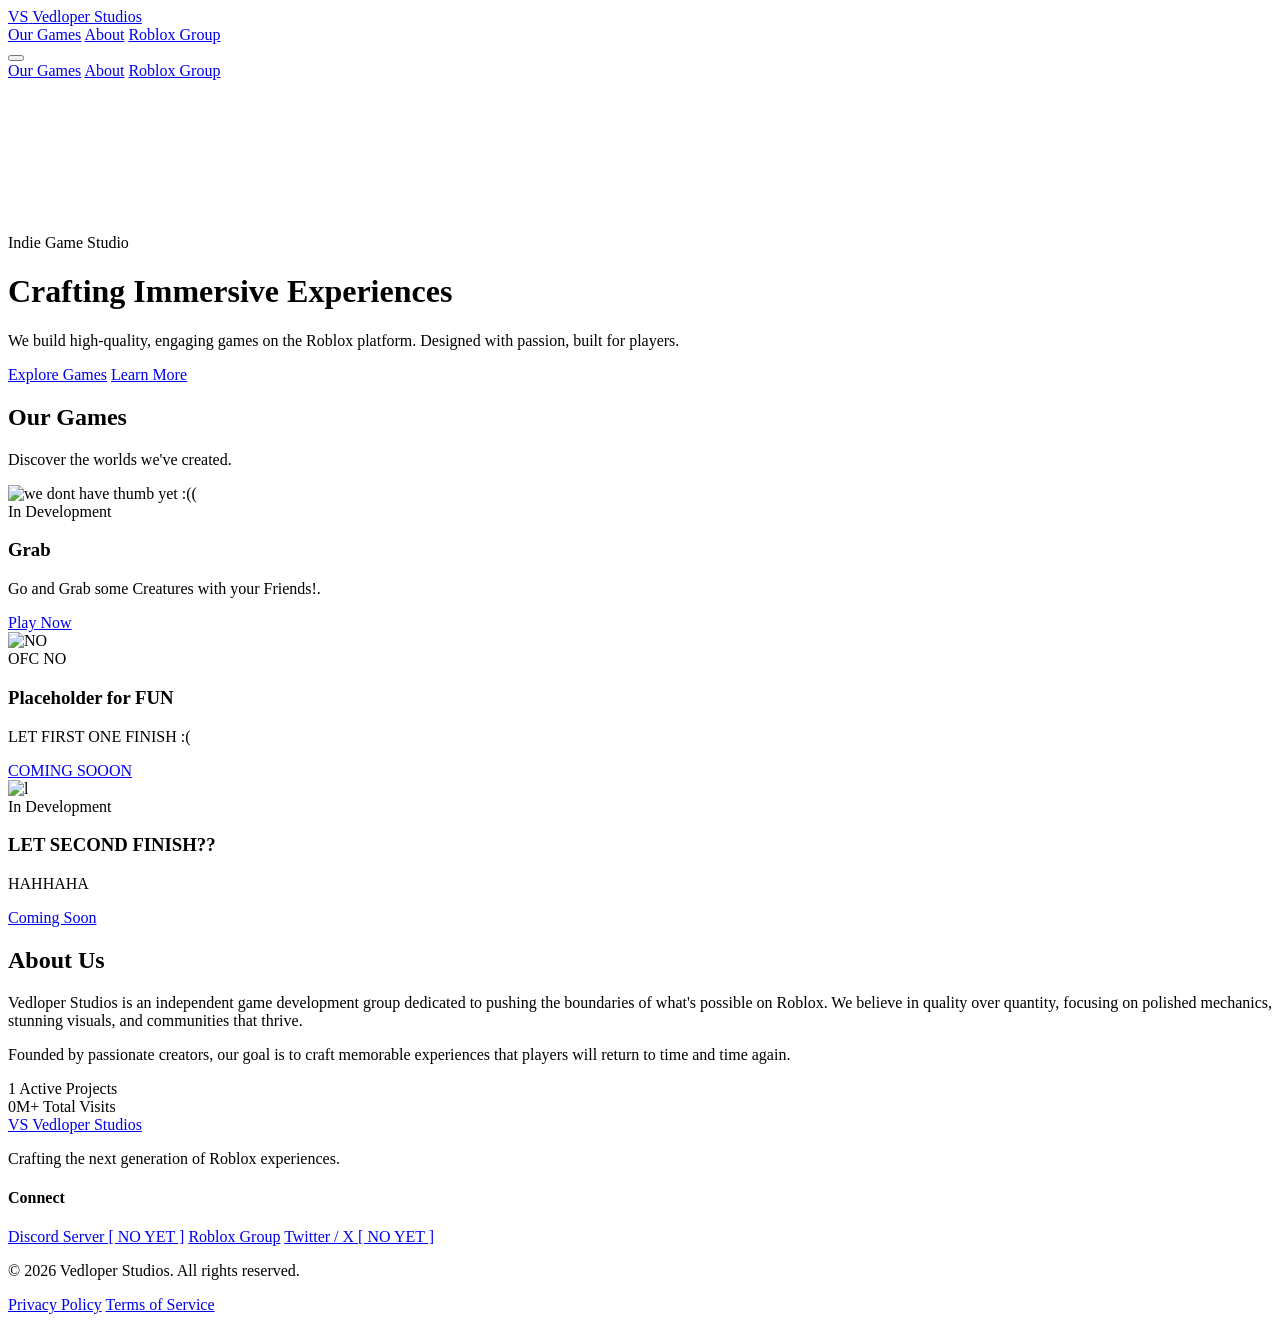
==== index.html @ 0da99537 "Add files via upload" ====
<!DOCTYPE html>
<html lang="en">
<head>
    <meta charset="UTF-8">
    <meta name="viewport" content="width=device-width, initial-scale=1.0">
    <title>Vedloper Studios | Premium Roblox Game Development</title>
    <meta name="description" content="Vedloper Studios is a modern indie game development studio building high-quality, immersive experiences on Roblox.">
    
    <!-- Google Fonts: Outfit for headings, Inter for body -->
    <link rel="preconnect" href="https://fonts.googleapis.com">
    <link rel="preconnect" href="https://fonts.gstatic.com" crossorigin>
    <link href="https://fonts.googleapis.com/css2?family=Inter:wght@400;500;600&family=Outfit:wght@500;700;800&display=swap" rel="stylesheet">
    
    <link rel="stylesheet" href="css/style.css">
    
    <!-- Phosphor Icons for premium, minimal icons -->
    <script src="https://unpkg.com/@phosphor-icons/web"></script>
</head>
<body>

    <!-- Navigation -->
    <nav class="navbar">
        <div class="nav-content">
            <a href="#" class="logo">
                <span class="logo-icon">VS</span>
                <span class="logo-text">Vedloper Studios</span>
            </a>
            <div class="nav-links">
                <a href="#games" class="nav-link">Our Games</a>
                <a href="#about" class="nav-link">About</a>
                <a href="https://roblox.com" target="_blank" class="nav-cta">Roblox Group <i class="ph ph-arrow-up-right"></i></a>
            </div>
            <!-- Mobile Menu Toggle -->
            <button class="mobile-toggle" aria-label="Toggle Menu">
                <i class="ph ph-list"></i>
            </button>
        </div>
        <!-- Mobile Nav Links -->
        <div class="mobile-nav">
            <a href="#games" class="mobile-link">Our Games</a>
            <a href="#about" class="mobile-link">About</a>
            <a href="https://roblox.com" target="_blank" class="mobile-link external">Roblox Group <i class="ph ph-arrow-up-right"></i></a>
        </div>
    </nav>

    <!-- Hero Section -->
    <header class="hero" id="home">
        <!-- Canvas for subtle background motion -->
        <canvas id="hero-canvas"></canvas>
        <div class="hero-content reveal">
            <div class="badge">Indie Game Studio</div>
            <h1 class="hero-title">Crafting <span>Immersive</span> Experiences</h1>
            <p class="hero-tagline">We build high-quality, engaging games on the Roblox platform. Designed with passion, built for players.</p>
            <div class="hero-actions">
                <a href="#games" class="btn btn-primary">Explore Games</a>
                <a href="#about" class="btn btn-secondary">Learn More</a>
            </div>
        </div>
        <!-- Scroll indicator -->
        <div class="scroll-indicator">
            <div class="mouse">
                <div class="wheel"></div>
            </div>
        </div>
    </header>

    <!-- Games Section -->
    <section class="games-section" id="games">
        <div class="container">
            <div class="section-header reveal">
                <h2 class="section-title">Our Games</h2>
                <p class="section-desc">Discover the worlds we've created.</p>
            </div>

            <div class="games-grid">
                
                <!-- Game Card 1 -->
                <article class="game-card reveal">
                    <div class="game-thumbnail">
                        <!-- Placeholder image, will be replaced with generated assets -->
                        <img src="assets/" alt="we dont have thumb yet :((" class="thumbnail-img">
                        <div class="game-status badge-dev">In Development</div>
                    </div>
                    <div class="game-info">
                        <h3 class="game-title">Grab</h3>
                        <p class="game-desc">Go and Grab some Creatures with your Friends!.</p>
                        <a href="#" class="play-btn">
                            <i class="ph-fill ph-play-circle"></i> Play Now
                        </a>
                    </div>
                </article>

                <!-- Game Card 2 -->
                <article class="game-card reveal" style="transition-delay: 100ms;">
                    <div class="game-thumbnail">
                        <img src="assets/game2_thumb" alt="NO" class="thumbnail-img">
                        <div class="game-status badge-dev">OFC NO</div>
                    </div>
                    <div class="game-info">
                        <h3 class="game-title">Placeholder for FUN</h3>
                        <p class="game-desc"> LET FIRST ONE FINISH :(</p>
                        <a href="#" class="play-btn disabled">
                            <i class="ph-fill ph-lock-key"></i> COMING SOOON
                        </a>
                    </div>
                </article>

                <!-- Game Card 3 -->
                <article class="game-card reveal" style="transition-delay: 200ms;">
                    <div class="game-thumbnail">
                        <img src="assets/game_thum.png" alt="l" class="thumbnail-img">
                        <div class="game-status badge-dev">In Development</div>
                    </div>
                    <div class="game-info">
                        <h3 class="game-title">LET SECOND FINISH??</h3>
                        <p class="game-desc">HAHHAHA</p>
                        <a href="#" class="play-btn disabled">
                            <i class="ph ph-lock-key"></i> Coming Soon
                        </a>
                    </div>
                </article>

            </div>
        </div>
    </section>

    <!-- About Section -->
    <section class="about-section" id="about">
        <div class="container reveal">
            <div class="about-grid">
                <div class="about-content">
                    <h2 class="section-title">About Us</h2>
                    <p class="about-text">Vedloper Studios is an independent game development group dedicated to pushing the boundaries of what's possible on Roblox. We believe in quality over quantity, focusing on polished mechanics, stunning visuals, and communities that thrive.</p>
                    <p class="about-text">Founded by passionate creators, our goal is to craft memorable experiences that players will return to time and time again.</p>
                    <div class="stats-row">
                        <div class="stat-item">
                            <span class="stat-number">1</span>
                            <span class="stat-label">Active Projects</span>
                        </div>
                        <div class="stat-item">
                            <span class="stat-number">0M+</span>
                            <span class="stat-label">Total Visits</span>
                        </div>
                    </div>
                </div>
                <div class="about-visual">
                    <div class="visual-placeholder">
                        <i class="ph ph-code-block"></i>
                    </div>
                </div>
            </div>
        </div>
    </section>

    <!-- Footer -->
    <footer class="footer">
        <div class="container">
            <div class="footer-top">
                <div class="footer-brand">
                    <a href="#" class="logo">
                        <span class="logo-icon">VS</span>
                        <span class="logo-text">Vedloper Studios</span>
                    </a>
                    <p class="footer-tagline">Crafting the next generation of Roblox experiences.</p>
                </div>
                <div class="footer-links-group">
                    <h4 class="footer-heading">Connect</h4>
                    <a href="#" class="footer-link"><i class="ph ph-discord-logo"></i> Discord Server [ NO YET ]</a>
                    <a href="https://roblox.com" class="footer-link"><i class="ph ph-game-controller"></i> Roblox Group</a>
                    <a href="#" class="footer-link"><i class="ph ph-twitter-logo"></i> Twitter / X [ NO YET ]</a>
                </div>
            </div>
            <div class="footer-bottom">
                <p class="copyright">&copy; 2026 Vedloper Studios. All rights reserved.</p>
                <div class="footer-legal">
                    <a href="#">Privacy Policy</a>
                    <a href="#">Terms of Service</a>
                </div>
            </div>
        </div>
    </footer>

    <script src="js/script.js"></script>
</body>
</html>
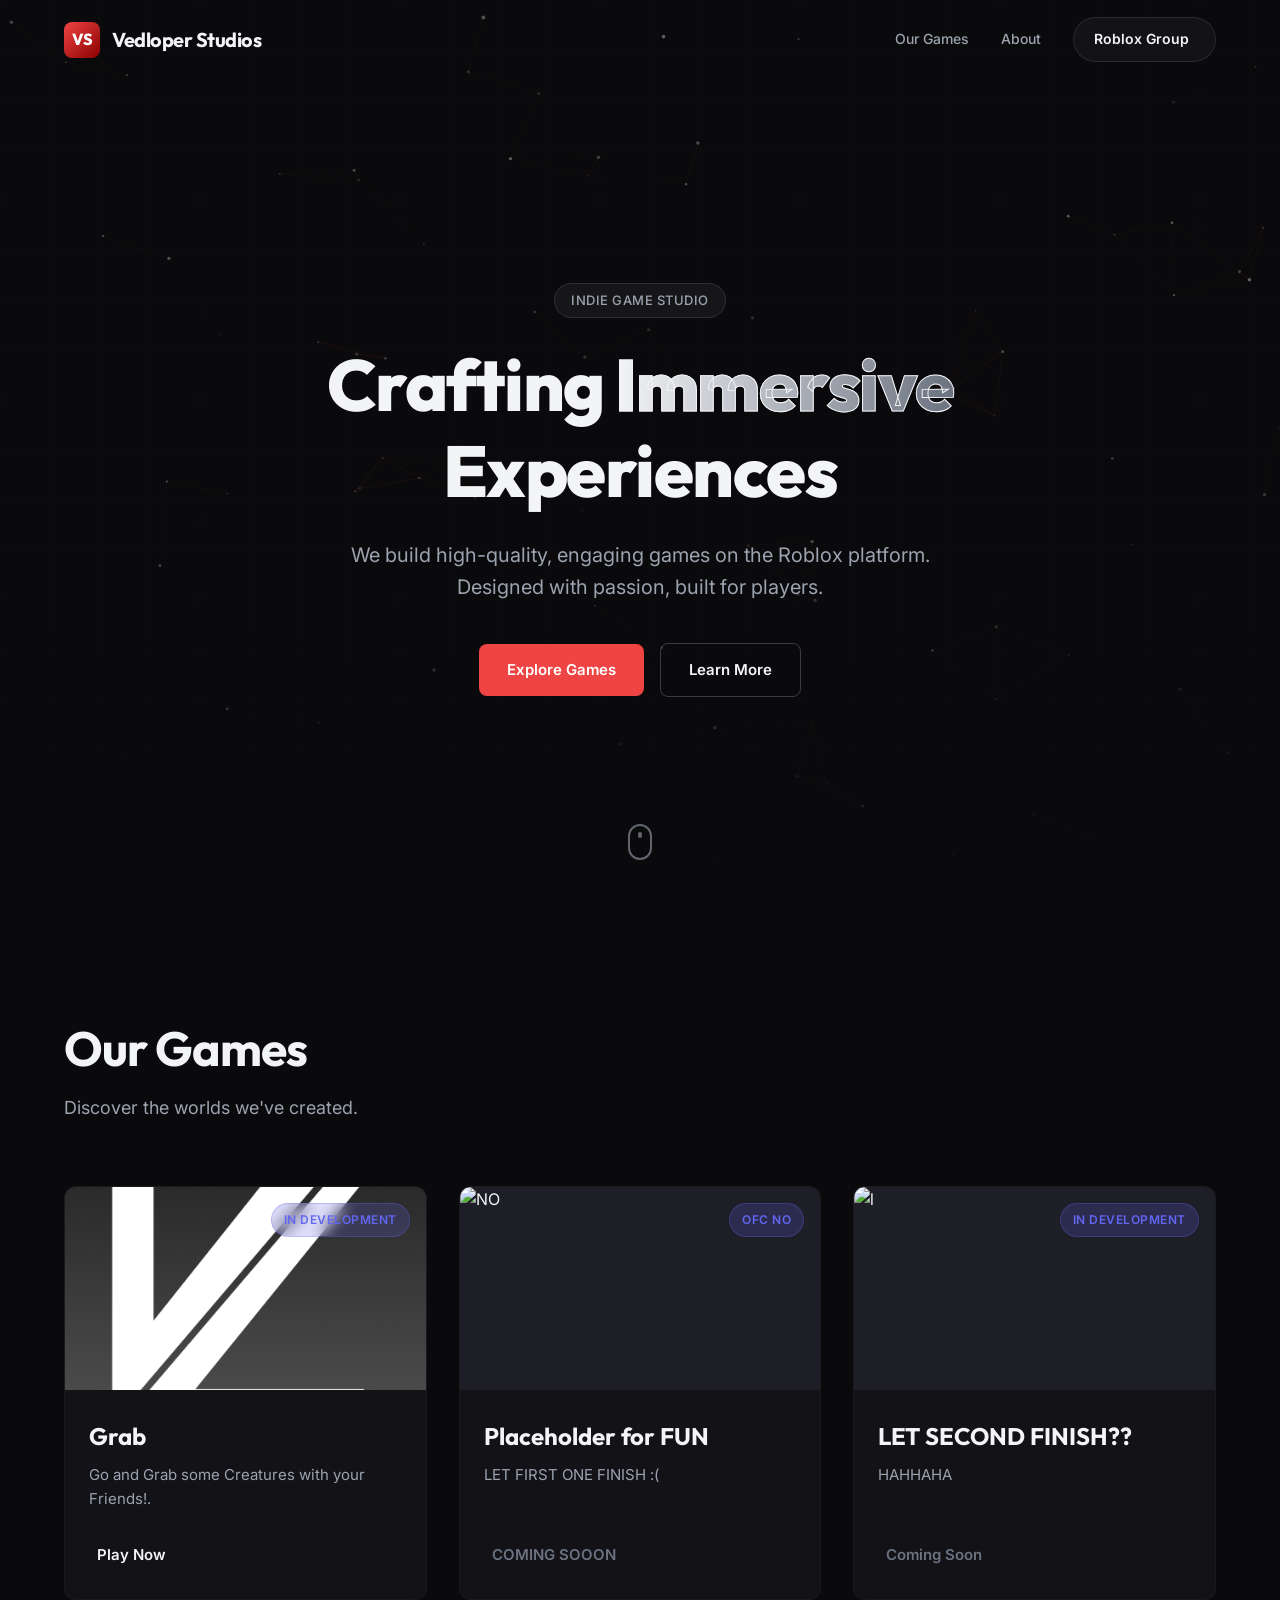
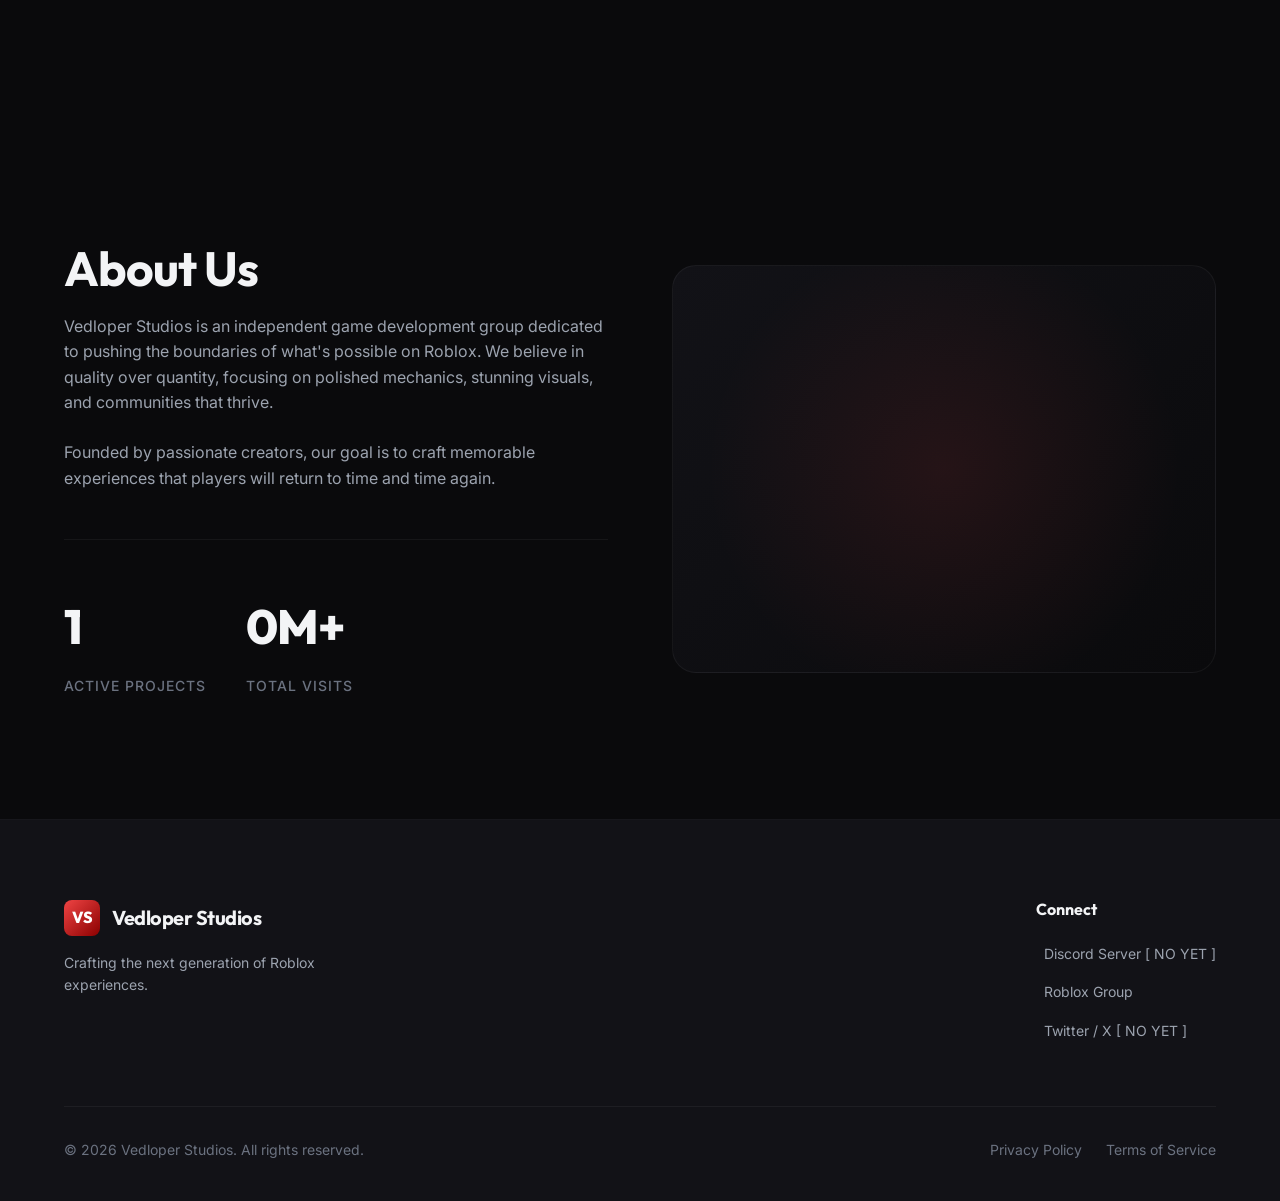
==== commit ed2ae0e6: "Update index.html" ====
--- a/index.html
+++ b/index.html
@@ -78,7 +78,7 @@
                 <article class="game-card reveal">
                     <div class="game-thumbnail">
                         <!-- Placeholder image, will be replaced with generated assets -->
-                        <img src="assets/" alt="we dont have thumb yet :((" class="thumbnail-img">
+                        <img src="assets/game4_icon.png" alt="Velopers Lgo" class="thumbnail-img">
                         <div class="game-status badge-dev">In Development</div>
                     </div>
                     <div class="game-info">
--- a/css/style.css
+++ b/css/style.css
@@ -0,0 +1,746 @@
+/* =========================================
+   Design System & Variables
+   ========================================= */
+   :root {
+    /* Colors - Dark Premium Aesthetic */
+    --bg-main: #0a0a0c;
+    --bg-surface: #121217;
+    --bg-surface-hover: #1a1a21;
+    --bg-surface-elevated: #1e1e26;
+    
+    --text-primary: #f3f4f6;
+    --text-secondary: #9ca3af;
+    --text-muted: #6b7280;
+    
+    --accent-primary: #ef4444; /* Premium red accent */
+    --accent-primary-hover: #dc2626;
+    --accent-secondary: #3b82f6;
+    
+    /* Status Colors */
+    --status-released: #10b981;
+    --status-beta: #f59e0b;
+    --status-dev: #6366f1;
+
+    /* Typography */
+    --font-heading: 'Outfit', sans-serif;
+    --font-body: 'Inter', sans-serif;
+    
+    /* Spacing & Layout */
+    --max-width: 1200px;
+    --nav-height: 80px;
+    --radius-sm: 8px;
+    --radius-md: 12px;
+    --radius-lg: 24px;
+    
+    /* Transitions */
+    --transition-fast: 0.2s cubic-bezier(0.4, 0, 0.2, 1);
+    --transition-normal: 0.3s cubic-bezier(0.4, 0, 0.2, 1);
+    --transition-slow: 0.5s cubic-bezier(0.4, 0, 0.2, 1);
+}
+
+/* =========================================
+   Reset & Base Styles
+   ========================================= */
+* {
+    margin: 0;
+    padding: 0;
+    box-sizing: border-box;
+}
+
+html {
+    scroll-behavior: smooth;
+}
+
+body {
+    background-color: var(--bg-main);
+    color: var(--text-primary);
+    font-family: var(--font-body);
+    line-height: 1.6;
+    -webkit-font-smoothing: antialiased;
+    -moz-osx-font-smoothing: grayscale;
+    overflow-x: hidden;
+}
+
+h1, h2, h3, h4, h5, h6 {
+    font-family: var(--font-heading);
+    color: var(--text-primary);
+    line-height: 1.2;
+}
+
+a {
+    text-decoration: none;
+    color: inherit;
+}
+
+img {
+    max-width: 100%;
+    display: block;
+}
+
+button {
+    background: none;
+    border: none;
+    cursor: pointer;
+    font-family: inherit;
+}
+
+.container {
+    width: 100%;
+    max-width: var(--max-width);
+    margin: 0 auto;
+    padding: 0 24px;
+}
+
+/* =========================================
+   Navigation
+   ========================================= */
+.navbar {
+    position: fixed;
+    top: 0;
+    left: 0;
+    width: 100%;
+    height: var(--nav-height);
+    z-index: 100;
+    transition: background-color var(--transition-normal), backdrop-filter var(--transition-normal), border-bottom var(--transition-normal);
+    border-bottom: 1px solid transparent;
+}
+
+.navbar.scrolled {
+    background-color: rgba(10, 10, 12, 0.85);
+    backdrop-filter: blur(12px);
+    -webkit-backdrop-filter: blur(12px);
+    border-bottom: 1px solid rgba(255, 255, 255, 0.05);
+}
+
+.nav-content {
+    max-width: var(--max-width);
+    margin: 0 auto;
+    padding: 0 24px;
+    height: 100%;
+    display: flex;
+    justify-content: space-between;
+    align-items: center;
+}
+
+.logo {
+    display: flex;
+    align-items: center;
+    gap: 12px;
+    z-index: 101;
+}
+
+.logo-icon {
+    display: flex;
+    align-items: center;
+    justify-content: center;
+    width: 36px;
+    height: 36px;
+    background: linear-gradient(135deg, var(--accent-primary), #8b0000);
+    border-radius: var(--radius-sm);
+    font-family: var(--font-heading);
+    font-weight: 800;
+    font-size: 16px;
+    color: white;
+    letter-spacing: -0.5px;
+}
+
+.logo-text {
+    font-family: var(--font-heading);
+    font-weight: 700;
+    font-size: 20px;
+    letter-spacing: -0.5px;
+}
+
+.nav-links {
+    display: flex;
+    align-items: center;
+    gap: 32px;
+}
+
+.nav-link {
+    font-size: 14px;
+    font-weight: 500;
+    color: var(--text-secondary);
+    transition: color var(--transition-fast);
+}
+
+.nav-link:hover {
+    color: var(--text-primary);
+}
+
+.nav-cta {
+    display: flex;
+    align-items: center;
+    gap: 6px;
+    font-size: 14px;
+    font-weight: 600;
+    padding: 10px 20px;
+    background-color: var(--bg-surface);
+    border: 1px solid rgba(255, 255, 255, 0.1);
+    border-radius: 100px;
+    transition: all var(--transition-fast);
+}
+
+.nav-cta:hover {
+    background-color: var(--bg-surface-elevated);
+    border-color: rgba(255, 255, 255, 0.2);
+    transform: translateY(-1px);
+}
+
+.mobile-toggle {
+    display: none;
+    color: var(--text-primary);
+    font-size: 24px;
+    z-index: 101;
+}
+
+.mobile-nav {
+    position: fixed;
+    top: 0;
+    left: 0;
+    width: 100%;
+    height: 100vh;
+    background-color: var(--bg-main);
+    display: flex;
+    flex-direction: column;
+    justify-content: center;
+    align-items: center;
+    gap: 32px;
+    opacity: 0;
+    pointer-events: none;
+    transition: opacity var(--transition-normal);
+    z-index: 100;
+}
+
+.mobile-nav.active {
+    opacity: 1;
+    pointer-events: all;
+}
+
+.mobile-link {
+    font-family: var(--font-heading);
+    font-size: 24px;
+    font-weight: 600;
+    color: var(--text-secondary);
+    transition: color var(--transition-fast);
+}
+
+.mobile-link:hover, .mobile-link.active {
+    color: var(--text-primary);
+}
+
+/* =========================================
+   Hero Section
+   ========================================= */
+.hero {
+    position: relative;
+    min-height: 100vh;
+    display: flex;
+    align-items: center;
+    justify-content: center;
+    padding-top: var(--nav-height);
+    overflow: hidden;
+}
+
+#hero-canvas {
+    position: absolute;
+    top: 0;
+    left: 0;
+    width: 100%;
+    height: 100%;
+    z-index: 1;
+    opacity: 0.6;
+    pointer-events: none;
+}
+
+.hero::after {
+    content: '';
+    position: absolute;
+    bottom: 0;
+    left: 0;
+    width: 100%;
+    height: 40%;
+    background: linear-gradient(to top, var(--bg-main) 0%, transparent 100%);
+    z-index: 2;
+    pointer-events: none;
+}
+
+.hero-content {
+    position: relative;
+    z-index: 3;
+    text-align: center;
+    max-width: 800px;
+    padding: 0 24px;
+}
+
+.badge {
+    display: inline-block;
+    padding: 6px 16px;
+    background-color: rgba(255, 255, 255, 0.05);
+    border: 1px solid rgba(255, 255, 255, 0.1);
+    border-radius: 100px;
+    font-size: 13px;
+    font-weight: 500;
+    color: var(--text-secondary);
+    margin-bottom: 24px;
+    letter-spacing: 0.5px;
+    text-transform: uppercase;
+}
+
+.hero-title {
+    font-size: clamp(40px, 6vw, 72px);
+    font-weight: 800;
+    letter-spacing: -1.5px;
+    margin-bottom: 24px;
+}
+
+.hero-title span {
+    color: transparent;
+    -webkit-text-stroke: 1px var(--text-primary);
+    background: linear-gradient(90deg, var(--text-primary), var(--text-muted));
+    -webkit-background-clip: text;
+    background-clip: text;
+}
+
+.hero-tagline {
+    font-size: clamp(16px, 2vw, 20px);
+    color: var(--text-secondary);
+    margin-bottom: 40px;
+    max-width: 600px;
+    margin-left: auto;
+    margin-right: auto;
+}
+
+.hero-actions {
+    display: flex;
+    align-items: center;
+    justify-content: center;
+    gap: 16px;
+}
+
+.btn {
+    display: inline-flex;
+    align-items: center;
+    justify-content: center;
+    padding: 14px 28px;
+    font-size: 15px;
+    font-weight: 600;
+    border-radius: var(--radius-sm);
+    transition: all var(--transition-fast);
+}
+
+.btn-primary {
+    background-color: var(--accent-primary);
+    color: white;
+}
+
+.btn-primary:hover {
+    background-color: var(--accent-primary-hover);
+    transform: translateY(-2px);
+    box-shadow: 0 8px 20px rgba(239, 68, 68, 0.2);
+}
+
+.btn-secondary {
+    background-color: transparent;
+    color: var(--text-primary);
+    border: 1px solid rgba(255, 255, 255, 0.2);
+}
+
+.btn-secondary:hover {
+    background-color: rgba(255, 255, 255, 0.05);
+    border-color: rgba(255, 255, 255, 0.4);
+    transform: translateY(-2px);
+}
+
+.scroll-indicator {
+    position: absolute;
+    bottom: 40px;
+    left: 50%;
+    transform: translateX(-50%);
+    z-index: 3;
+    opacity: 0.6;
+    animation: bounce 2s infinite;
+}
+
+.mouse {
+    width: 24px;
+    height: 36px;
+    border: 2px solid var(--text-secondary);
+    border-radius: 12px;
+    position: relative;
+}
+
+.wheel {
+    width: 4px;
+    height: 6px;
+    background-color: var(--text-secondary);
+    border-radius: 2px;
+    position: absolute;
+    top: 6px;
+    left: 50%;
+    transform: translateX(-50%);
+    animation: scroll 1.5s infinite;
+}
+
+@keyframes bounce {
+    0%, 20%, 50%, 80%, 100% { transform: translateY(0) translateX(-50%); }
+    40% { transform: translateY(-10px) translateX(-50%); }
+    60% { transform: translateY(-5px) translateX(-50%); }
+}
+
+@keyframes scroll {
+    0% { top: 6px; opacity: 1; }
+    100% { top: 18px; opacity: 0; }
+}
+
+/* =========================================
+   Sections Base
+   ========================================= */
+section {
+    padding: 120px 0;
+}
+
+.section-header {
+    margin-bottom: 64px;
+}
+
+.section-title {
+    font-size: clamp(32px, 4vw, 48px);
+    margin-bottom: 16px;
+    letter-spacing: -1px;
+}
+
+.section-desc {
+    font-size: 18px;
+    color: var(--text-secondary);
+    max-width: 600px;
+}
+
+/* =========================================
+   Games Section (Easy to Edit)
+   ========================================= */
+.games-grid {
+    display: grid;
+    grid-template-columns: repeat(auto-fill, minmax(320px, 1fr));
+    gap: 32px;
+}
+
+.game-card {
+    background-color: var(--bg-surface);
+    border: 1px solid rgba(255, 255, 255, 0.03);
+    border-radius: var(--radius-md);
+    overflow: hidden;
+    transition: all var(--transition-normal);
+    display: flex;
+    flex-direction: column;
+}
+
+.game-card:hover {
+    transform: translateY(-8px);
+    background-color: var(--bg-surface-hover);
+    border-color: rgba(255, 255, 255, 0.1);
+    box-shadow: 0 20px 40px rgba(0, 0, 0, 0.4);
+}
+
+.game-thumbnail {
+    position: relative;
+    width: 100%;
+    aspect-ratio: 16 / 9;
+    overflow: hidden;
+    background-color: var(--bg-surface-elevated);
+}
+
+.thumbnail-img {
+    width: 100%;
+    height: 100%;
+    object-fit: cover;
+    transition: transform var(--transition-slow);
+}
+
+.game-card:hover .thumbnail-img {
+    transform: scale(1.05);
+}
+
+.game-status {
+    position: absolute;
+    top: 16px;
+    right: 16px;
+    padding: 6px 12px;
+    border-radius: 100px;
+    font-size: 12px;
+    font-weight: 600;
+    letter-spacing: 0.5px;
+    text-transform: uppercase;
+    backdrop-filter: blur(8px);
+    -webkit-backdrop-filter: blur(8px);
+}
+
+.badge-released {
+    background-color: rgba(16, 185, 129, 0.2);
+    color: var(--status-released);
+    border: 1px solid rgba(16, 185, 129, 0.3);
+}
+
+.badge-beta {
+    background-color: rgba(245, 158, 11, 0.2);
+    color: var(--status-beta);
+    border: 1px solid rgba(245, 158, 11, 0.3);
+}
+
+.badge-dev {
+    background-color: rgba(99, 102, 241, 0.2);
+    color: var(--status-dev);
+    border: 1px solid rgba(99, 102, 241, 0.3);
+}
+
+.game-info {
+    padding: 32px 24px;
+    flex-grow: 1;
+    display: flex;
+    flex-direction: column;
+}
+
+.game-title {
+    font-size: 24px;
+    margin-bottom: 12px;
+}
+
+.game-desc {
+    color: var(--text-secondary);
+    font-size: 15px;
+    margin-bottom: 32px;
+    flex-grow: 1;
+}
+
+.play-btn {
+    display: inline-flex;
+    align-items: center;
+    gap: 8px;
+    font-size: 15px;
+    font-weight: 600;
+    color: var(--text-primary);
+    transition: color var(--transition-fast);
+    align-self: flex-start;
+}
+
+.play-btn i {
+    font-size: 20px;
+    transition: transform var(--transition-fast);
+}
+
+.play-btn:not(.disabled):hover {
+    color: var(--accent-primary);
+}
+
+.play-btn:not(.disabled):hover i {
+    transform: translateX(4px);
+}
+
+.play-btn.disabled {
+    color: var(--text-muted);
+    cursor: not-allowed;
+}
+
+/* =========================================
+   About Section
+   ========================================= */
+.about-grid {
+    display: grid;
+    grid-template-columns: 1fr 1fr;
+    gap: 64px;
+    align-items: center;
+}
+
+.about-text {
+    color: var(--text-secondary);
+    font-size: 16px;
+    margin-bottom: 24px;
+}
+
+.stats-row {
+    display: flex;
+    gap: 40px;
+    margin-top: 48px;
+    padding-top: 48px;
+    border-top: 1px solid rgba(255, 255, 255, 0.05);
+}
+
+.stat-number {
+    display: block;
+    font-family: var(--font-heading);
+    font-size: 48px;
+    font-weight: 800;
+    color: var(--text-primary);
+    margin-bottom: 8px;
+    letter-spacing: -1px;
+}
+
+.stat-label {
+    font-size: 14px;
+    color: var(--text-muted);
+    text-transform: uppercase;
+    letter-spacing: 1px;
+    font-weight: 500;
+}
+
+.about-visual {
+    position: relative;
+    border-radius: var(--radius-lg);
+    overflow: hidden;
+    aspect-ratio: 4 / 3;
+    background: linear-gradient(135deg, var(--bg-surface), var(--bg-main));
+    border: 1px solid rgba(255, 255, 255, 0.05);
+    display: flex;
+    align-items: center;
+    justify-content: center;
+}
+
+.about-visual::before {
+    content: '';
+    position: absolute;
+    inset: 0;
+    background: radial-gradient(circle at center, rgba(239, 68, 68, 0.1) 0%, transparent 70%);
+}
+
+.visual-placeholder i {
+    font-size: 64px;
+    color: rgba(255, 255, 255, 0.1);
+}
+
+/* =========================================
+   Footer
+   ========================================= */
+.footer {
+    background-color: var(--bg-surface);
+    padding: 80px 0 40px;
+    border-top: 1px solid rgba(255, 255, 255, 0.02);
+}
+
+.footer-top {
+    display: flex;
+    justify-content: space-between;
+    margin-bottom: 64px;
+    flex-wrap: wrap;
+    gap: 48px;
+}
+
+.footer-brand {
+    max-width: 300px;
+}
+
+.footer-tagline {
+    color: var(--text-secondary);
+    margin-top: 16px;
+    font-size: 14px;
+}
+
+.footer-links-group {
+    display: flex;
+    flex-direction: column;
+    gap: 16px;
+}
+
+.footer-heading {
+    font-size: 16px;
+    margin-bottom: 8px;
+}
+
+.footer-link {
+    color: var(--text-secondary);
+    font-size: 14px;
+    transition: color var(--transition-fast);
+    display: inline-flex;
+    align-items: center;
+    gap: 8px;
+}
+
+.footer-link:hover {
+    color: var(--text-primary);
+}
+
+.footer-bottom {
+    display: flex;
+    justify-content: space-between;
+    align-items: center;
+    padding-top: 32px;
+    border-top: 1px solid rgba(255, 255, 255, 0.05);
+    flex-wrap: wrap;
+    gap: 16px;
+}
+
+.copyright {
+    color: var(--text-muted);
+    font-size: 14px;
+}
+
+.footer-legal {
+    display: flex;
+    gap: 24px;
+}
+
+.footer-legal a {
+    color: var(--text-muted);
+    font-size: 14px;
+    transition: color var(--transition-fast);
+}
+
+.footer-legal a:hover {
+    color: var(--text-primary);
+}
+
+/* =========================================
+   Animations & Reveals
+   ========================================= */
+.reveal {
+    opacity: 0;
+    transform: translateY(30px);
+    transition: opacity 0.8s cubic-bezier(0.5, 0, 0, 1), transform 0.8s cubic-bezier(0.5, 0, 0, 1);
+}
+
+.reveal.active {
+    opacity: 1;
+    transform: translateY(0);
+}
+
+/* =========================================
+   Responsive Media Queries
+   ========================================= */
+@media (max-width: 992px) {
+    .about-grid {
+        grid-template-columns: 1fr;
+    }
+    
+    .about-visual {
+        order: -1; /* Image above text on mobile */
+    }
+}
+
+@media (max-width: 768px) {
+    .nav-links {
+        display: none;
+    }
+    
+    .mobile-toggle {
+        display: block;
+    }
+    
+    .hero-actions {
+        flex-direction: column;
+        width: 100%;
+        max-width: 300px;
+        margin: 0 auto;
+    }
+    
+    .btn {
+        width: 100%;
+    }
+    
+    .footer-top {
+        flex-direction: column;
+    }
+    
+    .stats-row {
+        flex-direction: column;
+        gap: 24px;
+    }
+}
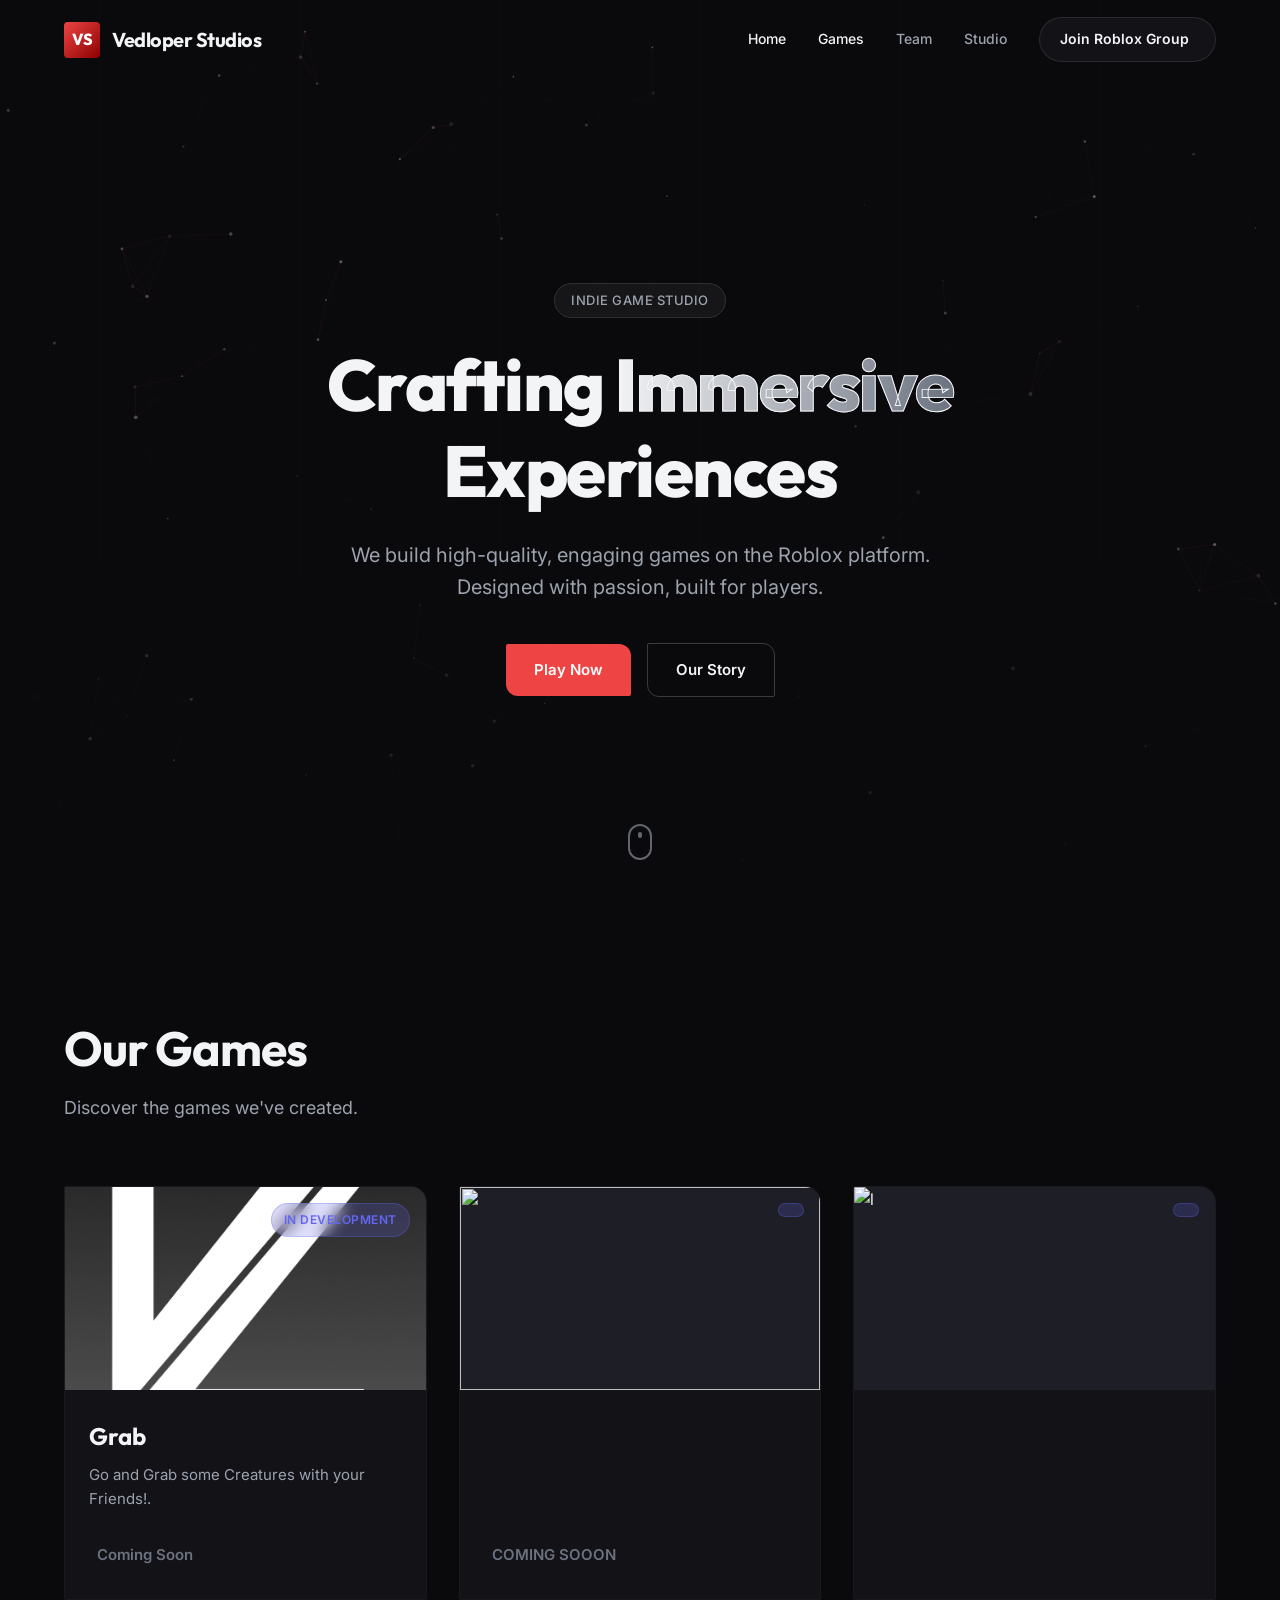
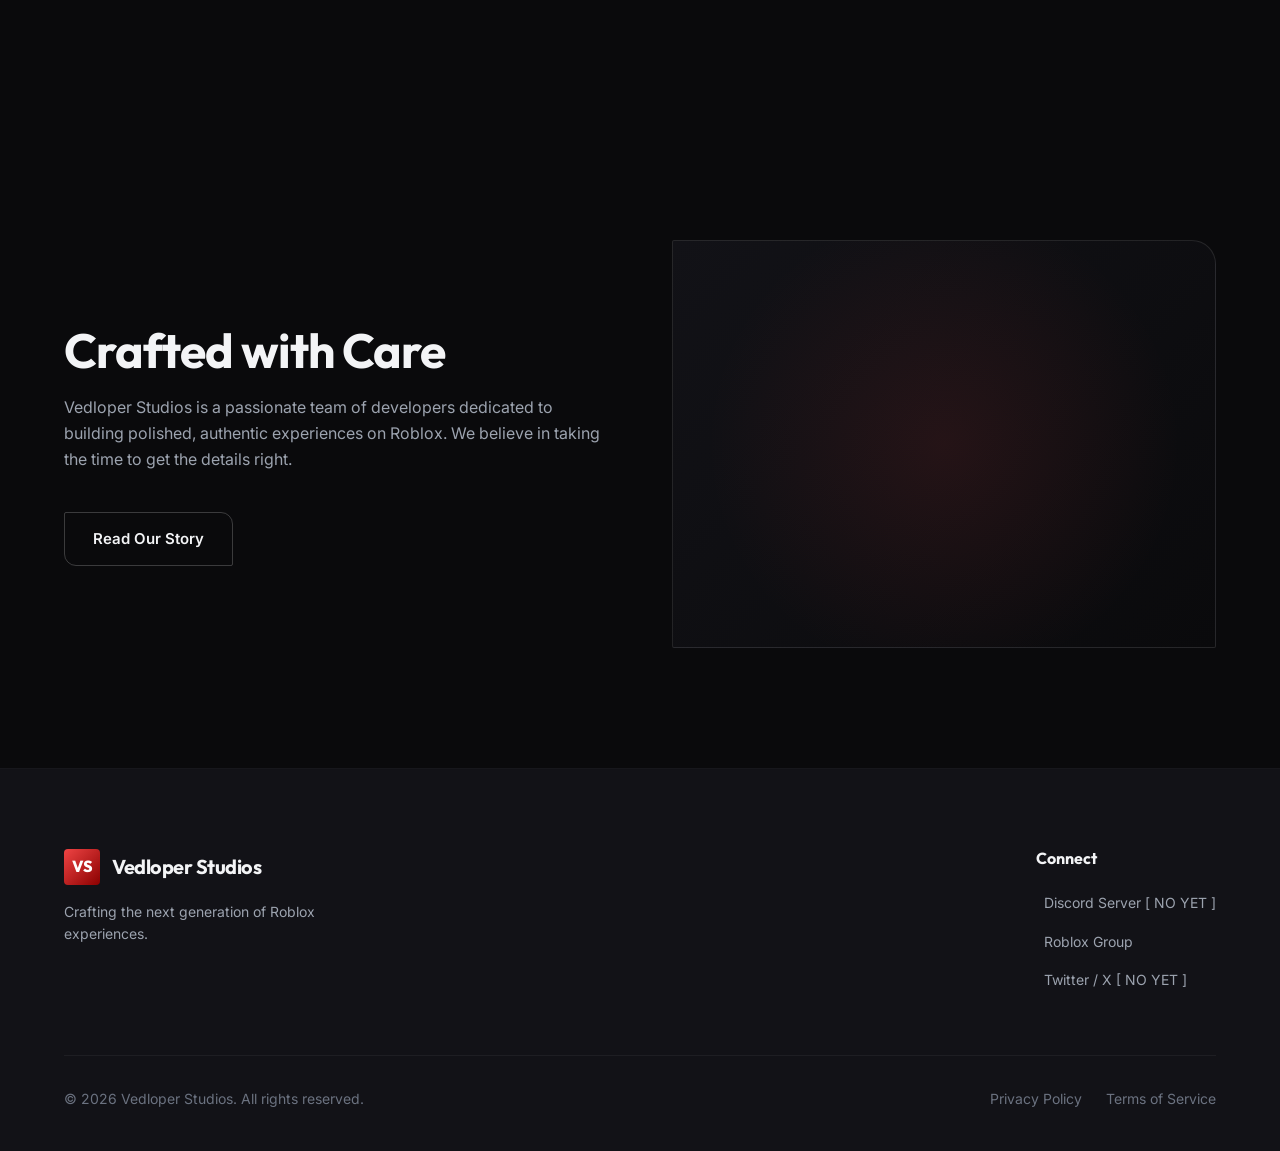
==== commit 769eab95: "Add files via upload" ====
--- a/index.html
+++ b/index.html
@@ -5,155 +5,119 @@
     <meta name="viewport" content="width=device-width, initial-scale=1.0">
     <title>Vedloper Studios | Premium Roblox Game Development</title>
     <meta name="description" content="Vedloper Studios is a modern indie game development studio building high-quality, immersive experiences on Roblox.">
-    
-    <!-- Google Fonts: Outfit for headings, Inter for body -->
-    <link rel="preconnect" href="https://fonts.googleapis.com">
+        <link rel="preconnect" href="https://fonts.googleapis.com">
     <link rel="preconnect" href="https://fonts.gstatic.com" crossorigin>
     <link href="https://fonts.googleapis.com/css2?family=Inter:wght@400;500;600&family=Outfit:wght@500;700;800&display=swap" rel="stylesheet">
-    
     <link rel="stylesheet" href="css/style.css">
-    
-    <!-- Phosphor Icons for premium, minimal icons -->
-    <script src="https://unpkg.com/@phosphor-icons/web"></script>
+        <script src="https://unpkg.com/@phosphor-icons/web"></script>
 </head>
 <body>
-
-    <!-- Navigation -->
-    <nav class="navbar">
+        <nav class="navbar">
         <div class="nav-content">
             <a href="#" class="logo">
                 <span class="logo-icon">VS</span>
                 <span class="logo-text">Vedloper Studios</span>
             </a>
             <div class="nav-links">
-                <a href="#games" class="nav-link">Our Games</a>
-                <a href="#about" class="nav-link">About</a>
-                <a href="https://roblox.com" target="_blank" class="nav-cta">Roblox Group <i class="ph ph-arrow-up-right"></i></a>
+                <a href="index.html" class="nav-link">Home</a>
+                <a href="index.html#games" class="nav-link">Games</a>
+                <a href="developers.html" class="nav-link">Team</a>
+                <a href="studio.html" class="nav-link">Studio</a>
+                <a href="https://roblox.com" target="_blank" class="nav-cta">Join Roblox Group <i class="ph ph-arrow-up-right"></i></a>
             </div>
-            <!-- Mobile Menu Toggle -->
-            <button class="mobile-toggle" aria-label="Toggle Menu">
+                        <button class="mobile-toggle" aria-label="Toggle Menu">
                 <i class="ph ph-list"></i>
             </button>
         </div>
-        <!-- Mobile Nav Links -->
-        <div class="mobile-nav">
-            <a href="#games" class="mobile-link">Our Games</a>
-            <a href="#about" class="mobile-link">About</a>
-            <a href="https://roblox.com" target="_blank" class="mobile-link external">Roblox Group <i class="ph ph-arrow-up-right"></i></a>
+                <div class="mobile-nav">
+            <a href="index.html" class="mobile-link">Home</a>
+            <a href="index.html#games" class="mobile-link">Games</a>
+            <a href="developers.html" class="mobile-link">Team</a>
+            <a href="studio.html" class="mobile-link">Studio</a>
+            <a href="https://roblox.com" target="_blank" class="mobile-link">Join Roblox Group <i class="ph ph-arrow-up-right"></i></a>
         </div>
     </nav>
-
-    <!-- Hero Section -->
-    <header class="hero" id="home">
-        <!-- Canvas for subtle background motion -->
-        <canvas id="hero-canvas"></canvas>
+        <header class="hero" id="home">
+                <canvas id="hero-canvas"></canvas>
         <div class="hero-content reveal">
             <div class="badge">Indie Game Studio</div>
             <h1 class="hero-title">Crafting <span>Immersive</span> Experiences</h1>
             <p class="hero-tagline">We build high-quality, engaging games on the Roblox platform. Designed with passion, built for players.</p>
             <div class="hero-actions">
-                <a href="#games" class="btn btn-primary">Explore Games</a>
-                <a href="#about" class="btn btn-secondary">Learn More</a>
+                <a href="#games" class="btn btn-primary">Play Now</a>
+                <a href="studio.html" class="btn btn-secondary">Our Story</a>
             </div>
         </div>
-        <!-- Scroll indicator -->
-        <div class="scroll-indicator">
+                <div class="scroll-indicator">
             <div class="mouse">
                 <div class="wheel"></div>
             </div>
         </div>
     </header>
-
-    <!-- Games Section -->
-    <section class="games-section" id="games">
+        <section class="games-section" id="games">
         <div class="container">
             <div class="section-header reveal">
                 <h2 class="section-title">Our Games</h2>
-                <p class="section-desc">Discover the worlds we've created.</p>
+                <p class="section-desc">Discover the games we've created.</p>
             </div>
-
             <div class="games-grid">
-                
-                <!-- Game Card 1 -->
-                <article class="game-card reveal">
+                                <article class="game-card reveal">
                     <div class="game-thumbnail">
-                        <!-- Placeholder image, will be replaced with generated assets -->
-                        <img src="assets/game4_icon.png" alt="Velopers Lgo" class="thumbnail-img">
+                                                <img src="assets/game4_icon.png" alt="Thumbnail" class="thumbnail-img">
                         <div class="game-status badge-dev">In Development</div>
                     </div>
                     <div class="game-info">
                         <h3 class="game-title">Grab</h3>
                         <p class="game-desc">Go and Grab some Creatures with your Friends!.</p>
-                        <a href="#" class="play-btn">
-                            <i class="ph-fill ph-play-circle"></i> Play Now
+                        <a href="#" class="play-btn disabled">
+                            <i class="ph-fill ph-lock-key"></i> Coming Soon
                         </a>
                     </div>
                 </article>
-
-                <!-- Game Card 2 -->
-                <article class="game-card reveal" style="transition-delay: 100ms;">
+                                <article class="game-card reveal" style="transition-delay: 100ms;">
                     <div class="game-thumbnail">
-                        <img src="assets/game2_thumb" alt="NO" class="thumbnail-img">
-                        <div class="game-status badge-dev">OFC NO</div>
+                        <img src="assets/game2_thumb" alt="" class="thumbnail-img">
+                        <div class="game-status badge-dev"></div>
                     </div>
                     <div class="game-info">
-                        <h3 class="game-title">Placeholder for FUN</h3>
-                        <p class="game-desc"> LET FIRST ONE FINISH :(</p>
+                        <h3 class="game-title"></h3>
+                        <p class="game-desc"> </p>
                         <a href="#" class="play-btn disabled">
                             <i class="ph-fill ph-lock-key"></i> COMING SOOON
                         </a>
                     </div>
                 </article>
-
-                <!-- Game Card 3 -->
-                <article class="game-card reveal" style="transition-delay: 200ms;">
+                                <article class="game-card reveal" style="transition-delay: 200ms;">
                     <div class="game-thumbnail">
                         <img src="assets/game_thum.png" alt="l" class="thumbnail-img">
-                        <div class="game-status badge-dev">In Development</div>
+                        <div class="game-status badge-dev"></div>
                     </div>
                     <div class="game-info">
-                        <h3 class="game-title">LET SECOND FINISH??</h3>
-                        <p class="game-desc">HAHHAHA</p>
+                        <h3 class="game-title"></h3>
+                        <p class="game-desc"></p>
                         <a href="#" class="play-btn disabled">
-                            <i class="ph ph-lock-key"></i> Coming Soon
+                            <i class="ph-fill ph-lock-key"></i> 
                         </a>
                     </div>
                 </article>
-
             </div>
         </div>
     </section>
-
-    <!-- About Section -->
-    <section class="about-section" id="about">
+        <section class="about-section" id="about">
         <div class="container reveal">
             <div class="about-grid">
                 <div class="about-content">
-                    <h2 class="section-title">About Us</h2>
-                    <p class="about-text">Vedloper Studios is an independent game development group dedicated to pushing the boundaries of what's possible on Roblox. We believe in quality over quantity, focusing on polished mechanics, stunning visuals, and communities that thrive.</p>
-                    <p class="about-text">Founded by passionate creators, our goal is to craft memorable experiences that players will return to time and time again.</p>
-                    <div class="stats-row">
-                        <div class="stat-item">
-                            <span class="stat-number">1</span>
-                            <span class="stat-label">Active Projects</span>
-                        </div>
-                        <div class="stat-item">
-                            <span class="stat-number">0M+</span>
-                            <span class="stat-label">Total Visits</span>
-                        </div>
-                    </div>
+                    <h2 class="section-title">Crafted with Care</h2>
+                    <p class="about-text">Vedloper Studios is a passionate team of developers dedicated to building polished, authentic experiences on Roblox. We believe in taking the time to get the details right.</p>
+                    <a href="studio.html" class="btn btn-secondary" style="margin-top: 16px;">Read Our Story</a>
                 </div>
-                <div class="about-visual">
-                    <div class="visual-placeholder">
-                        <i class="ph ph-code-block"></i>
-                    </div>
+                <div class="about-visual" style="border-radius: 2px 24px 2px 2px; border: 1px solid rgba(255,255,255,0.1); overflow: hidden;">
+                    <img src="">
                 </div>
             </div>
         </div>
     </section>
-
-    <!-- Footer -->
-    <footer class="footer">
+        <footer class="footer">
         <div class="container">
             <div class="footer-top">
                 <div class="footer-brand">
@@ -179,7 +143,6 @@
             </div>
         </div>
     </footer>
-
     <script src="js/script.js"></script>
 </body>
 </html>
--- a/css/style.css
+++ b/css/style.css
@@ -1,46 +1,34 @@
-/* =========================================
-   Design System & Variables
-   ========================================= */
    :root {
-    /* Colors - Dark Premium Aesthetic */
-    --bg-main: #0a0a0c;
+        --bg-main: #0a0a0c;
     --bg-surface: #121217;
     --bg-surface-hover: #1a1a21;
     --bg-surface-elevated: #1e1e26;
-    
+
     --text-primary: #f3f4f6;
     --text-secondary: #9ca3af;
     --text-muted: #6b7280;
-    
-    --accent-primary: #ef4444; /* Premium red accent */
-    --accent-primary-hover: #dc2626;
+
+    --accent-primary: #ef4444;     --accent-primary-hover: #dc2626;
     --accent-secondary: #3b82f6;
-    
-    /* Status Colors */
-    --status-released: #10b981;
+
+        --status-released: #10b981;
     --status-beta: #f59e0b;
     --status-dev: #6366f1;
 
-    /* Typography */
-    --font-heading: 'Outfit', sans-serif;
+        --font-heading: 'Outfit', sans-serif;
     --font-body: 'Inter', sans-serif;
-    
-    /* Spacing & Layout */
-    --max-width: 1200px;
+
+        --max-width: 1200px;
     --nav-height: 80px;
-    --radius-sm: 8px;
-    --radius-md: 12px;
-    --radius-lg: 24px;
-    
-    /* Transitions */
-    --transition-fast: 0.2s cubic-bezier(0.4, 0, 0.2, 1);
+    --radius-sm: 4px;
+    --radius-md: 6px;
+    --radius-lg: 16px;
+
+        --transition-fast: 0.2s cubic-bezier(0.4, 0, 0.2, 1);
     --transition-normal: 0.3s cubic-bezier(0.4, 0, 0.2, 1);
     --transition-slow: 0.5s cubic-bezier(0.4, 0, 0.2, 1);
 }
 
-/* =========================================
-   Reset & Base Styles
-   ========================================= */
 * {
     margin: 0;
     padding: 0;
@@ -91,9 +79,6 @@
     padding: 0 24px;
 }
 
-/* =========================================
-   Navigation
-   ========================================= */
 .navbar {
     position: fixed;
     top: 0;
@@ -229,9 +214,6 @@
     color: var(--text-primary);
 }
 
-/* =========================================
-   Hero Section
-   ========================================= */
 .hero {
     position: relative;
     min-height: 100vh;
@@ -325,7 +307,7 @@
     padding: 14px 28px;
     font-size: 15px;
     font-weight: 600;
-    border-radius: var(--radius-sm);
+    border-radius: 2px 12px 2px 12px;
     transition: all var(--transition-fast);
 }
 
@@ -393,9 +375,6 @@
     100% { top: 18px; opacity: 0; }
 }
 
-/* =========================================
-   Sections Base
-   ========================================= */
 section {
     padding: 120px 0;
 }
@@ -416,30 +395,29 @@
     max-width: 600px;
 }
 
-/* =========================================
-   Games Section (Easy to Edit)
-   ========================================= */
 .games-grid {
     display: grid;
     grid-template-columns: repeat(auto-fill, minmax(320px, 1fr));
     gap: 32px;
+    perspective: 1000px;
 }
 
 .game-card {
     background-color: var(--bg-surface);
     border: 1px solid rgba(255, 255, 255, 0.03);
-    border-radius: var(--radius-md);
+    border-radius: 2px 16px 2px 2px;
     overflow: hidden;
-    transition: all var(--transition-normal);
     display: flex;
     flex-direction: column;
+    transform-style: preserve-3d;
+    transition: transform 0.4s cubic-bezier(0.4, 0, 0.2, 1), box-shadow 0.4s cubic-bezier(0.4, 0, 0.2, 1), border-color 0.4s ease;
 }
 
 .game-card:hover {
-    transform: translateY(-8px);
+    transform: translateY(-8px) rotateX(4deg) rotateY(-4deg);
     background-color: var(--bg-surface-hover);
     border-color: rgba(255, 255, 255, 0.1);
-    box-shadow: 0 20px 40px rgba(0, 0, 0, 0.4);
+    box-shadow: -15px 25px 40px rgba(0, 0, 0, 0.5);
 }
 
 .game-thumbnail {
@@ -541,9 +519,6 @@
     cursor: not-allowed;
 }
 
-/* =========================================
-   About Section
-   ========================================= */
 .about-grid {
     display: grid;
     grid-template-columns: 1fr 1fr;
@@ -607,9 +582,6 @@
     color: rgba(255, 255, 255, 0.1);
 }
 
-/* =========================================
-   Footer
-   ========================================= */
 .footer {
     background-color: var(--bg-surface);
     padding: 80px 0 40px;
@@ -688,9 +660,6 @@
     color: var(--text-primary);
 }
 
-/* =========================================
-   Animations & Reveals
-   ========================================= */
 .reveal {
     opacity: 0;
     transform: translateY(30px);
@@ -702,43 +671,261 @@
     transform: translateY(0);
 }
 
-/* =========================================
-   Responsive Media Queries
-   ========================================= */
+.dev-scroll-container {
+    width: 100vw;
+    position: relative;
+    left: 50%;
+    right: 50%;
+    margin-left: -50vw;
+    margin-right: -50vw;
+    padding: 20px 0 60px;
+    overflow: hidden;
+}
+
+.dev-scroll-track {
+    display: flex;
+    gap: 32px;
+    width: max-content;
+    transition: transform 0.5s cubic-bezier(0.4, 0, 0.2, 1);
+}
+
+.dev-scroll-track::-webkit-scrollbar {
+    display: none;
+}
+
+.dev-card {
+    min-width: 300px;
+    max-width: 300px;
+    background-color: var(--bg-surface);
+    border: 1px solid rgba(255, 255, 255, 0.05);
+    display: flex;
+    flex-direction: column;
+    border-radius: 4px 24px 4px 4px;
+    position: relative;
+    overflow: hidden;
+    transform: scale(var(--card-scale, 0.85));
+    opacity: var(--card-opacity, 0.3);
+    transition: transform 0.4s cubic-bezier(0.4, 0, 0.2, 1), opacity 0.4s cubic-bezier(0.4, 0, 0.2, 1);
+    cursor: pointer;
+}
+
+.dev-card::before {
+    content: '';
+    position: absolute;
+    top: 0; left: 0;
+    width: 4px;
+    height: 100%;
+    background: var(--accent-primary);
+}
+
+.dev-avatar {
+    width: 100%;
+    aspect-ratio: 1;
+    background-color: var(--bg-surface-elevated);
+    object-fit: cover;
+}
+
+.dev-info {
+    padding: 24px;
+    flex-grow: 1;
+}
+
+.dev-role {
+    font-size: 12px;
+    color: var(--accent-primary);
+    text-transform: uppercase;
+    font-weight: 700;
+    letter-spacing: 1px;
+    margin-bottom: 8px;
+}
+
+.dev-name {
+    font-size: 24px;
+    margin-bottom: 12px;
+}
+
+.timeline {
+    position: relative;
+    max-width: 800px;
+    margin: 64px auto;
+}
+
+.timeline::before {
+    content: '';
+    position: absolute;
+    top: 0;
+    left: 24px;
+    width: 2px;
+    height: 100%;
+    background: rgba(255, 255, 255, 0.05);
+}
+
+.timeline-node {
+    position: relative;
+    padding-left: 64px;
+    margin-bottom: 48px;
+}
+
+.timeline-node::before {
+    content: '';
+    position: absolute;
+    left: 17px;
+    top: 6px;
+    width: 16px;
+    height: 16px;
+    border-radius: 50%;
+    background: var(--bg-main);
+    border: 2px solid var(--accent-primary);
+}
+
+.timeline-date {
+    font-family: var(--font-heading);
+    color: var(--accent-primary);
+    font-weight: 700;
+    margin-bottom: 8px;
+}
+
+.timeline-title {
+    font-size: 20px;
+    margin-bottom: 12px;
+}
+
+.changelog-list {
+    max-width: 800px;
+    margin: 0 auto;
+}
+
+.changelog-entry {
+    border-left: 2px solid rgba(255, 255, 255, 0.05);
+    padding-left: 32px;
+    margin-bottom: 64px;
+    position: relative;
+}
+
+.changelog-entry::before {
+    content: '';
+    position: absolute;
+    top: 0; left: -1px;
+    width: 2px; height: 32px;
+    background: var(--accent-primary);
+}
+
+.changelog-header {
+    display: flex;
+    align-items: baseline;
+    gap: 16px;
+    margin-bottom: 24px;
+}
+
+.changelog-version {
+    font-family: var(--font-heading);
+    font-size: 32px;
+    font-weight: 800;
+    color: var(--text-primary);
+}
+
+.changelog-date {
+    color: var(--text-muted);
+}
+
+.changelog-content {
+    color: var(--text-secondary);
+}
+
+.changelog-content ul {
+    padding-left: 20px;
+    margin-bottom: 16px;
+}
+
+.changelog-content li {
+    margin-bottom: 8px;
+}
+
+.contact-grid {
+    display: grid;
+    grid-template-columns: 1fr 1fr;
+    gap: 64px;
+}
+
+.contact-form {
+    display: flex;
+    flex-direction: column;
+    gap: 24px;
+}
+
+.form-group {
+    display: flex;
+    flex-direction: column;
+    gap: 8px;
+}
+
+.form-label {
+    font-size: 14px;
+    font-weight: 600;
+    color: var(--text-secondary);
+}
+
+.form-input, .form-textarea {
+    width: 100%;
+    background-color: var(--bg-surface);
+    border: 1px solid rgba(255, 255, 255, 0.1);
+    color: var(--text-primary);
+    padding: 16px;
+    font-family: var(--font-body);
+    font-size: 15px;
+    border-radius: var(--radius-sm);
+    transition: border-color var(--transition-fast);
+}
+
+.form-input:focus, .form-textarea:focus {
+    outline: none;
+    border-color: var(--accent-primary);
+}
+
+.form-textarea {
+    min-height: 150px;
+    resize: vertical;
+}
+
+.contact-info {
+    display: flex;
+    flex-direction: column;
+    gap: 32px;
+}
+
 @media (max-width: 992px) {
-    .about-grid {
+    .about-grid, .contact-grid {
         grid-template-columns: 1fr;
     }
-    
+
     .about-visual {
-        order: -1; /* Image above text on mobile */
-    }
+        order: -1;     }
 }
 
 @media (max-width: 768px) {
     .nav-links {
         display: none;
     }
-    
+
     .mobile-toggle {
         display: block;
     }
-    
+
     .hero-actions {
         flex-direction: column;
         width: 100%;
         max-width: 300px;
         margin: 0 auto;
     }
-    
+
     .btn {
         width: 100%;
     }
-    
+
     .footer-top {
         flex-direction: column;
     }
-    
+
     .stats-row {
         flex-direction: column;
         gap: 24px;
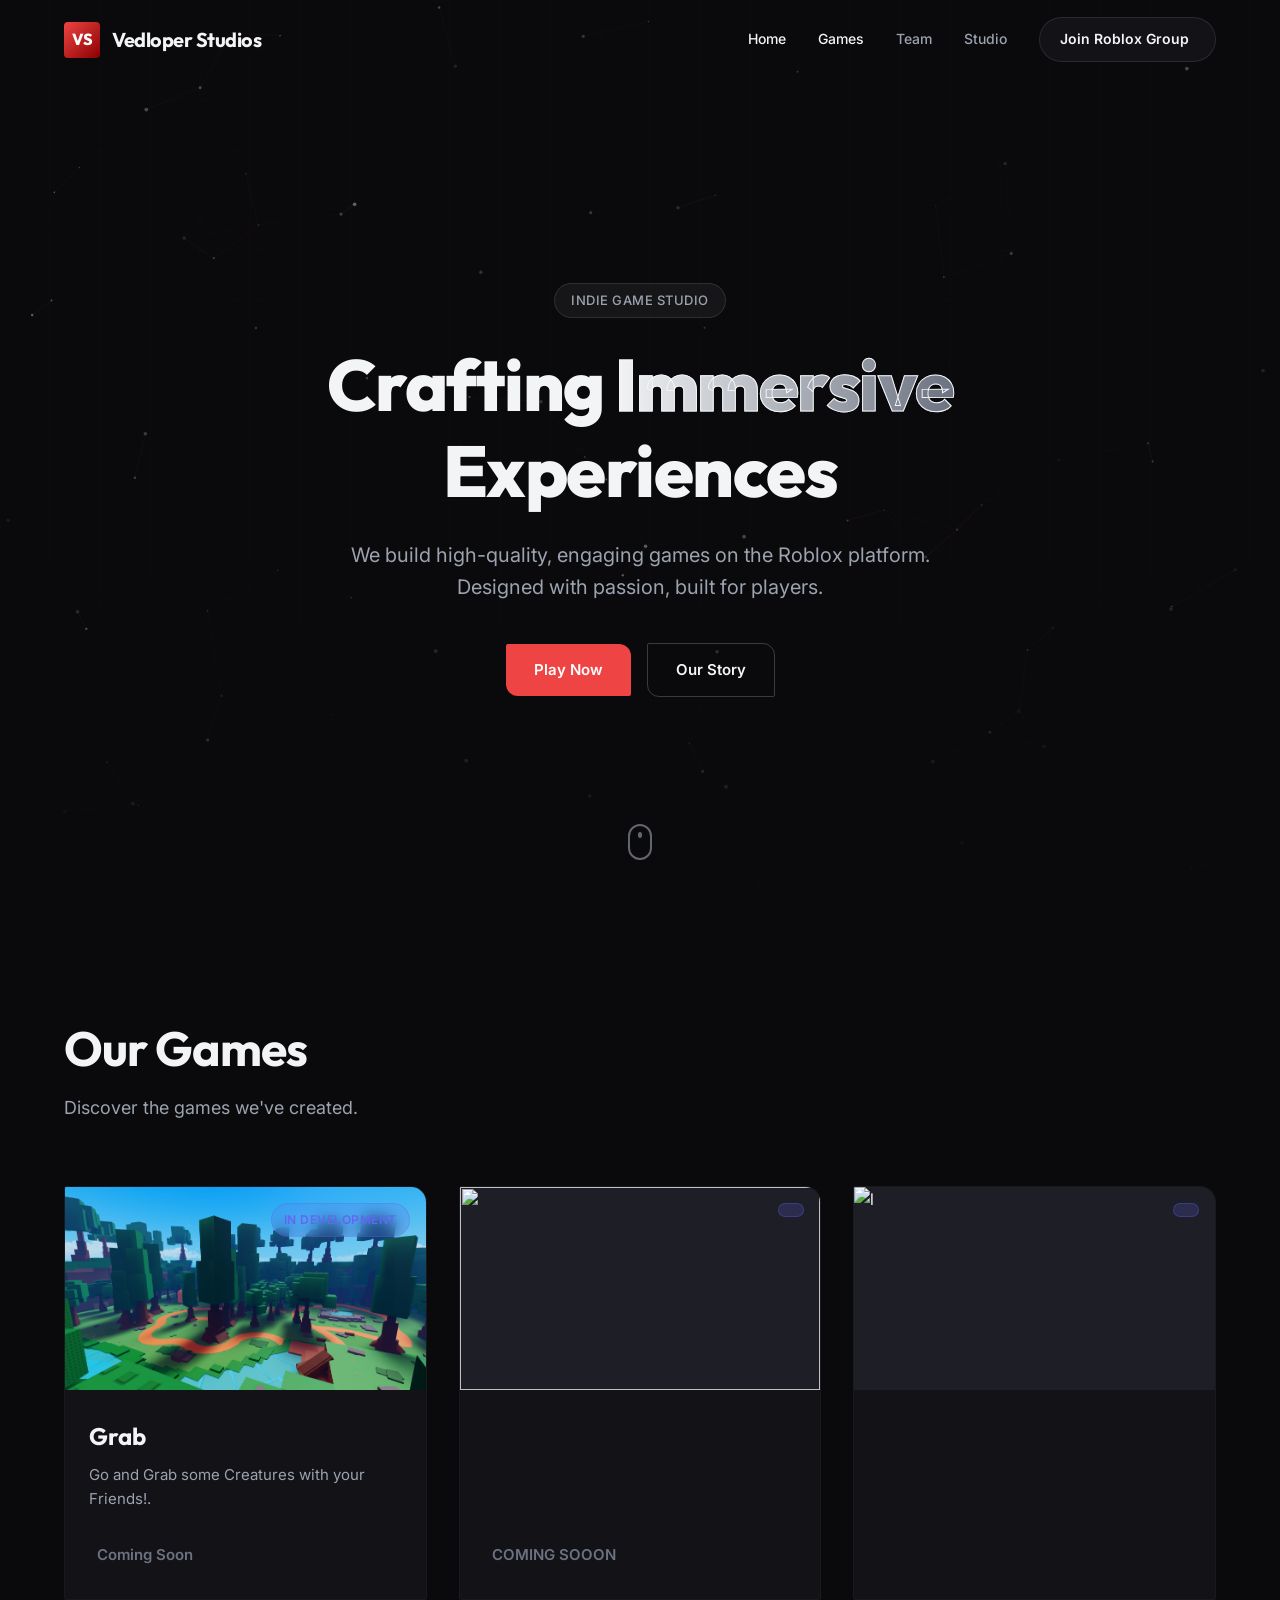
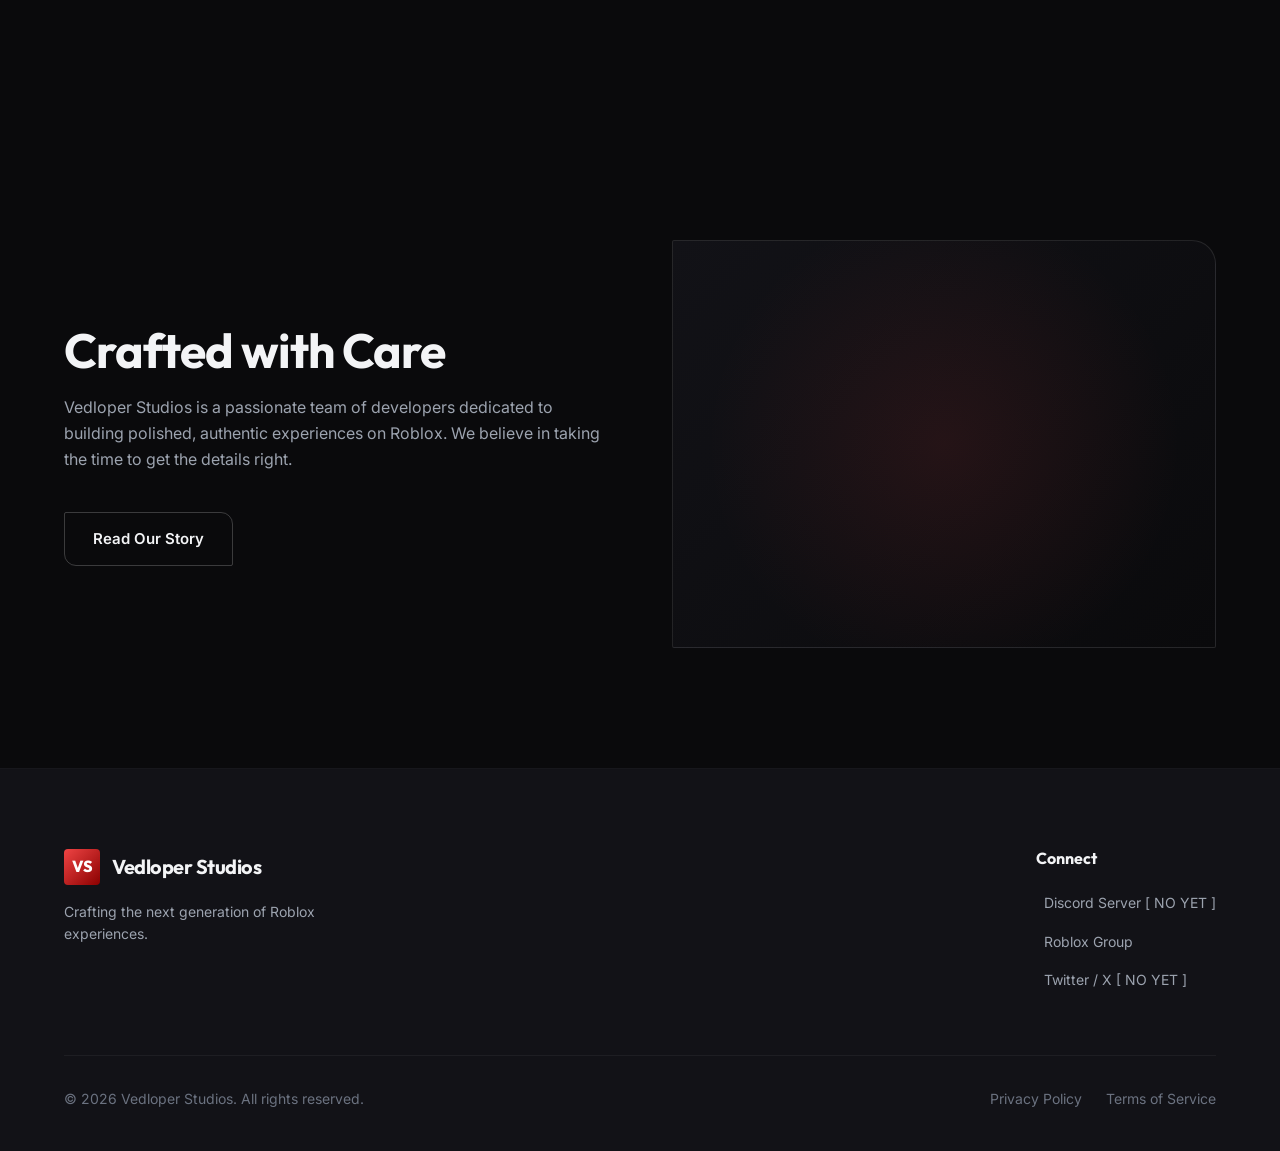
==== commit 501ffb7b: "Update index.html" ====
--- a/index.html
+++ b/index.html
@@ -63,7 +63,7 @@
             <div class="games-grid">
                                 <article class="game-card reveal">
                     <div class="game-thumbnail">
-                                                <img src="assets/game4_icon.png" alt="Thumbnail" class="thumbnail-img">
+                                                <img src="assets/forest.png" alt="Thumbnail" class="thumbnail-img">
                         <div class="game-status badge-dev">In Development</div>
                     </div>
                     <div class="game-info">
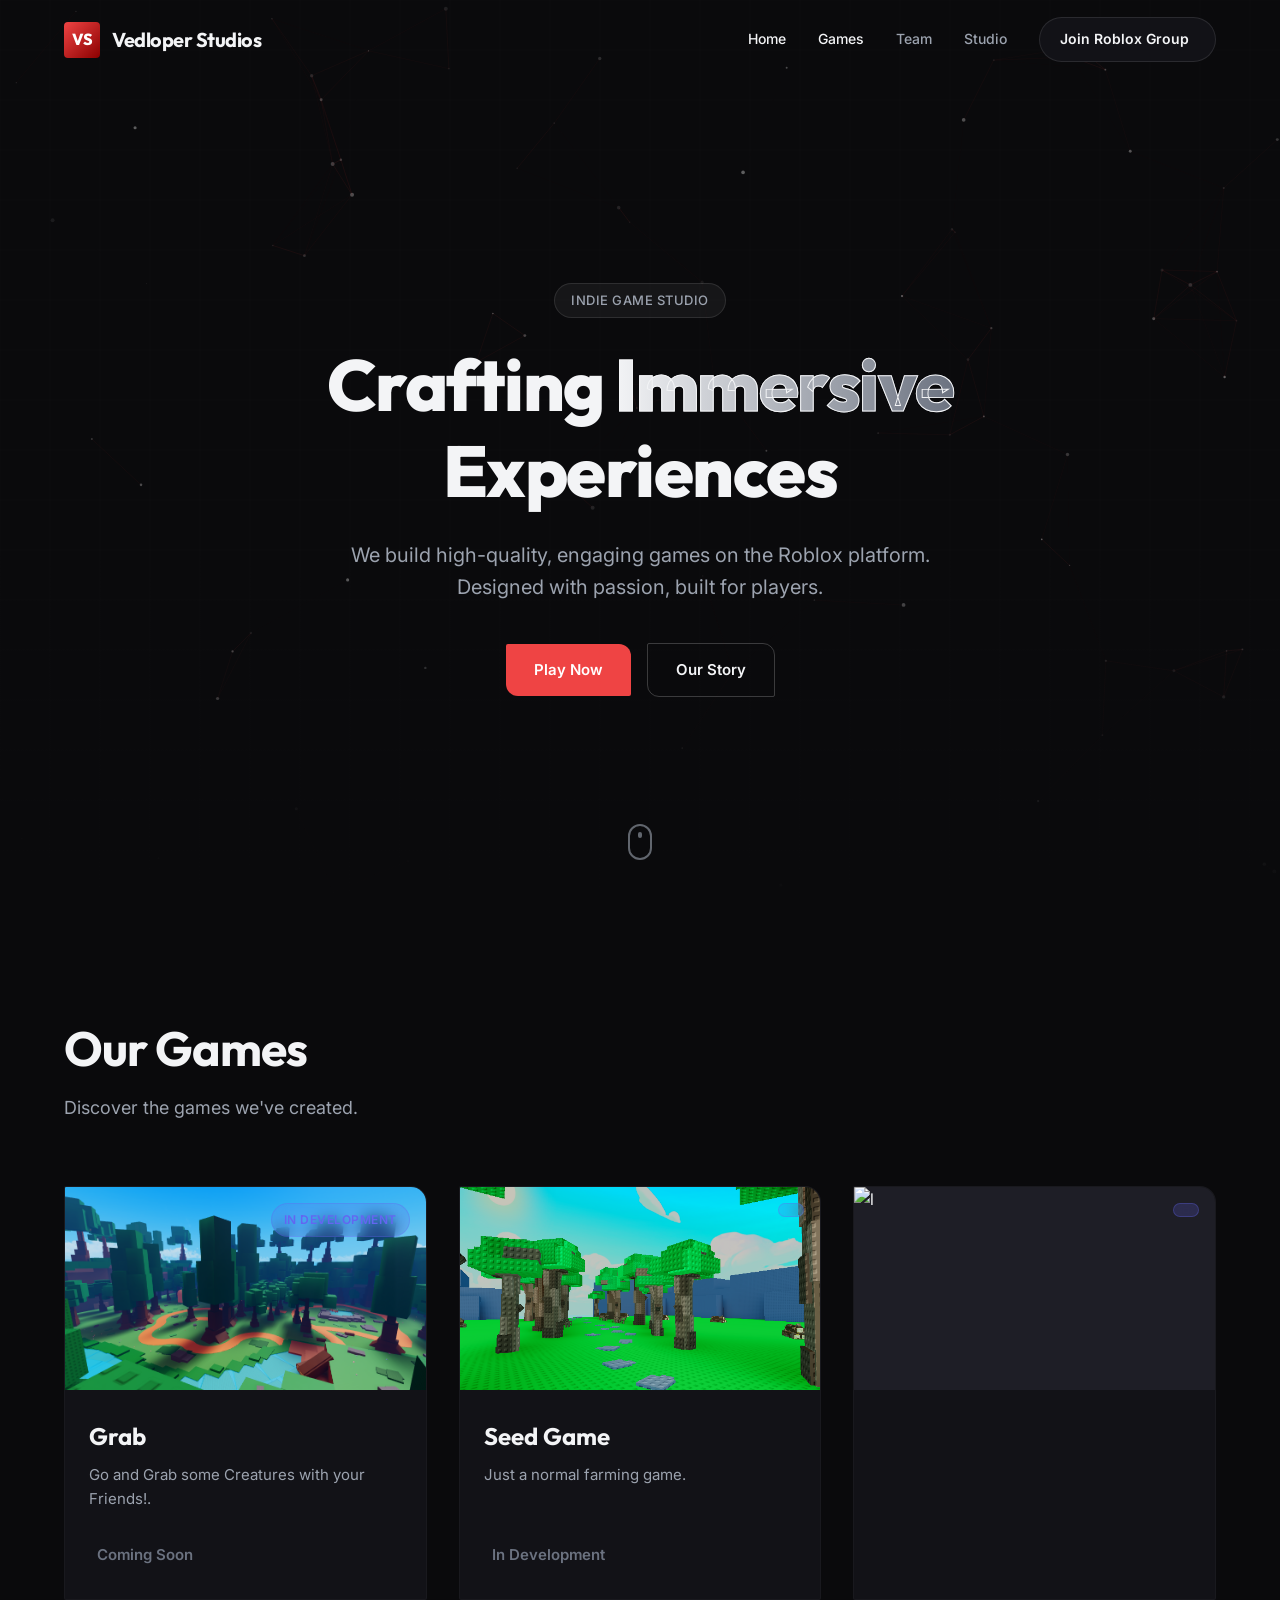
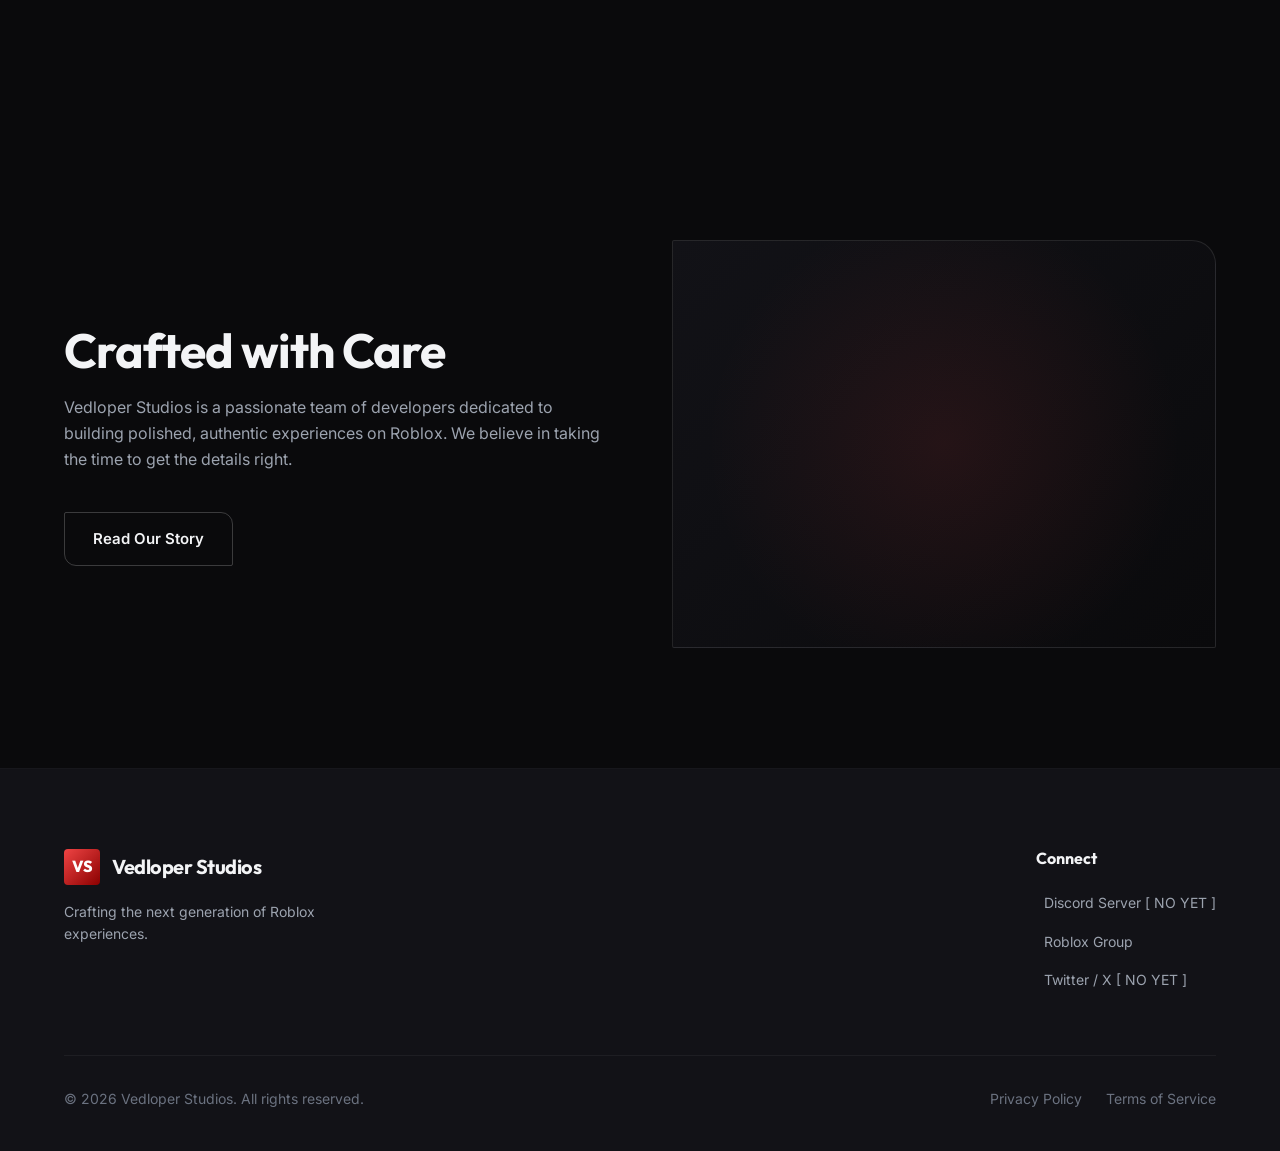
==== commit c731082c: "Update index.html" ====
--- a/index.html
+++ b/index.html
@@ -76,14 +76,14 @@
                 </article>
                                 <article class="game-card reveal" style="transition-delay: 100ms;">
                     <div class="game-thumbnail">
-                        <img src="assets/game2_thumb" alt="" class="thumbnail-img">
+                        <img src="assets/seedgame.png" alt="seedgame" class="thumbnail-img">
                         <div class="game-status badge-dev"></div>
                     </div>
                     <div class="game-info">
-                        <h3 class="game-title"></h3>
-                        <p class="game-desc"> </p>
+                        <h3 class="game-title">Seed Game</h3>
+                        <p class="game-desc"> Just a normal farming game. </p>
                         <a href="#" class="play-btn disabled">
-                            <i class="ph-fill ph-lock-key"></i> COMING SOOON
+                            <i class="ph-fill ph-lock-key"></i> In Development
                         </a>
                     </div>
                 </article>
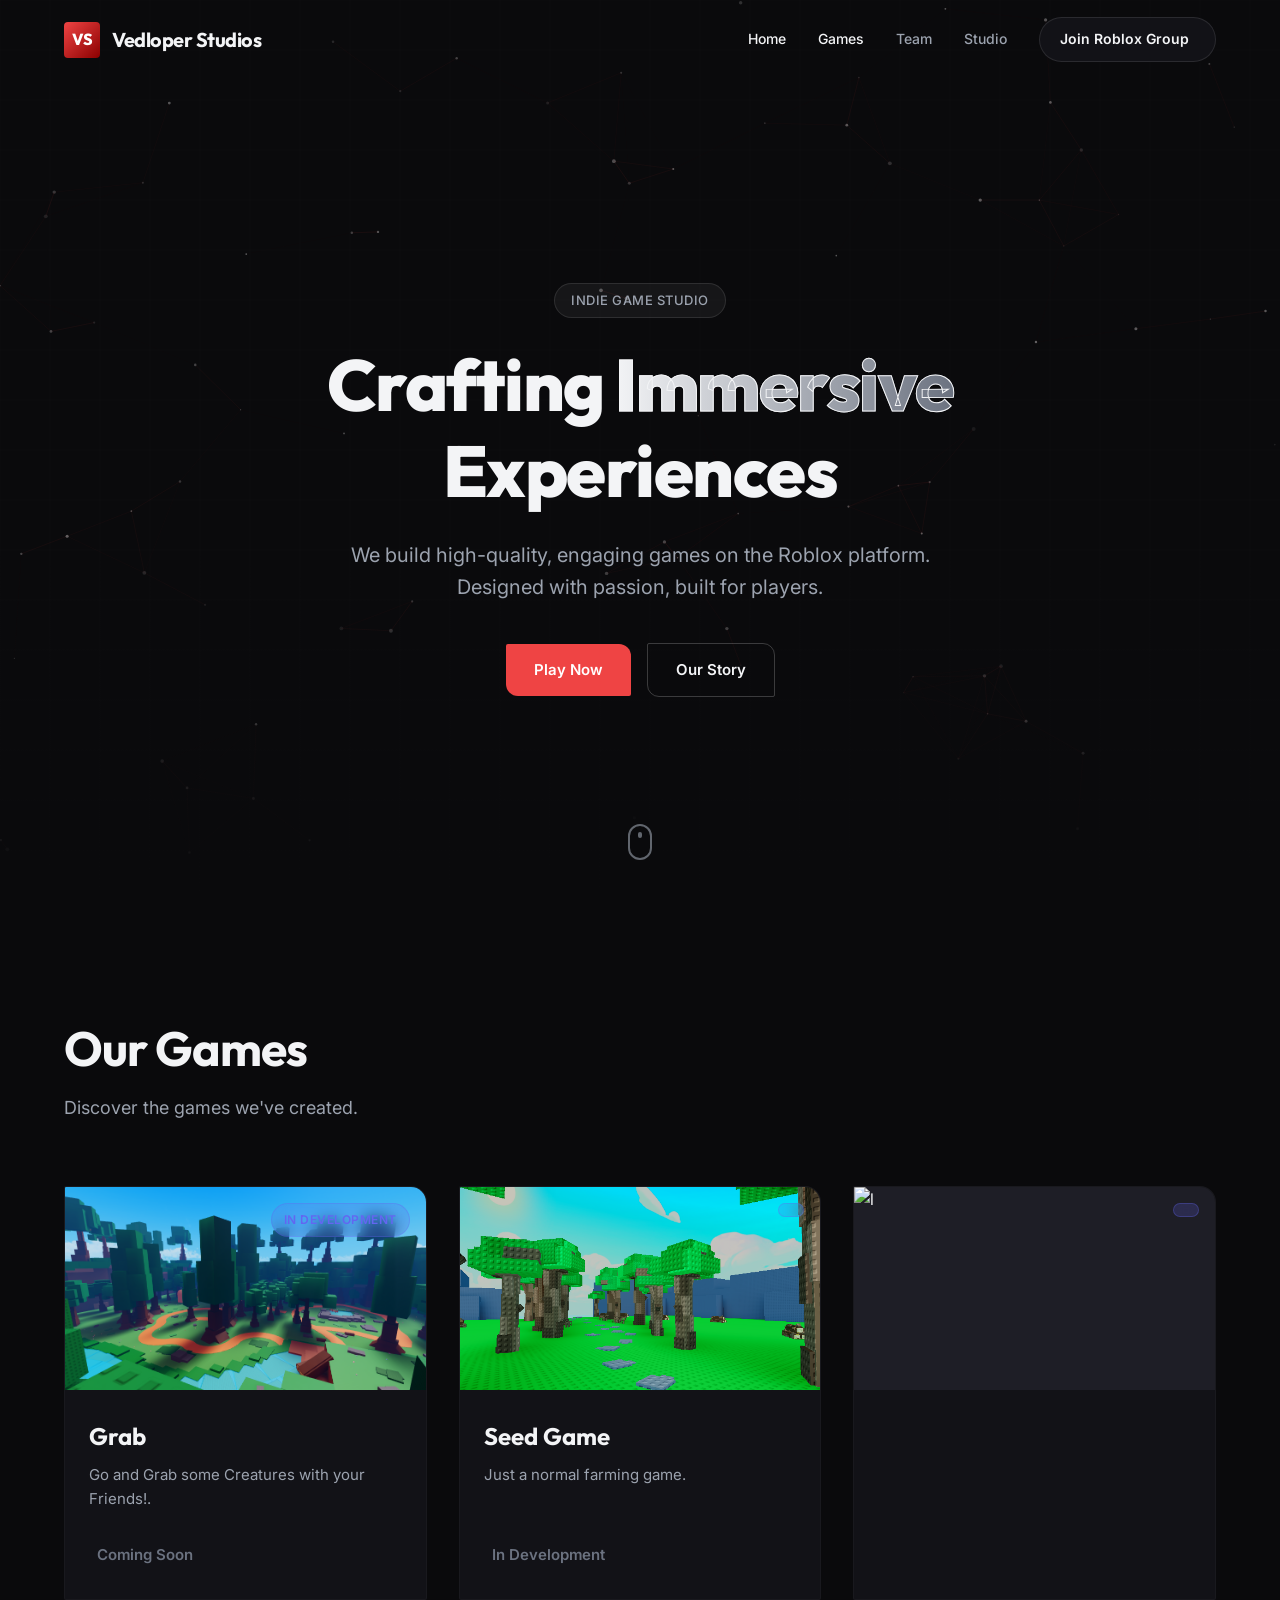
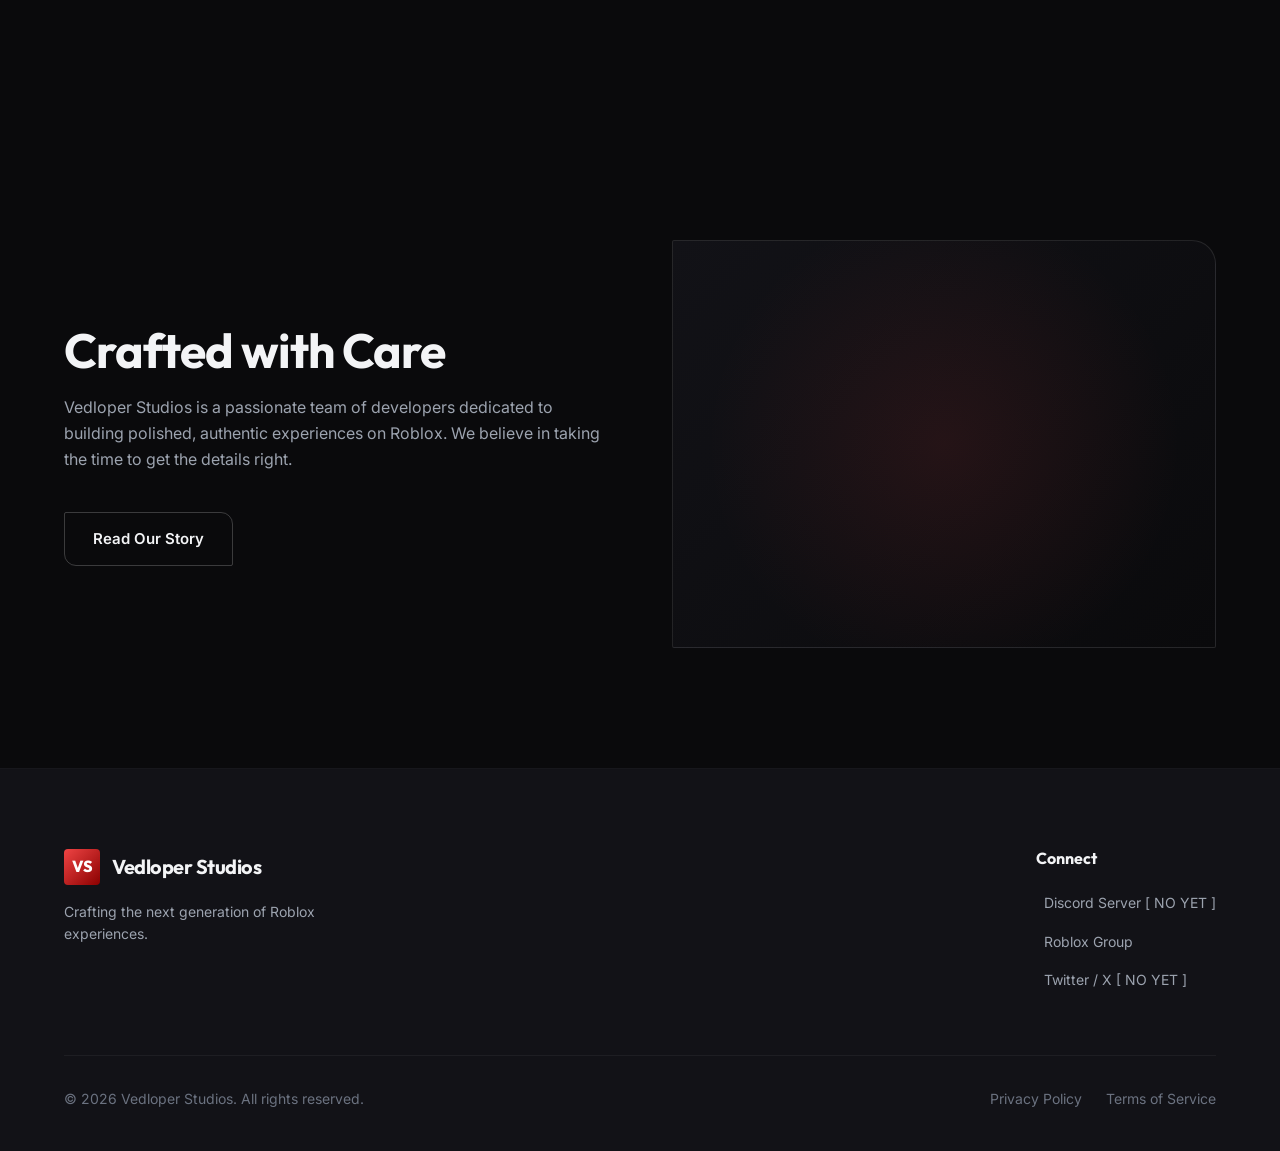
==== commit 008b80c0: "Update Roblox Group link in footer" ====
--- a/index.html
+++ b/index.html
@@ -130,7 +130,7 @@
                 <div class="footer-links-group">
                     <h4 class="footer-heading">Connect</h4>
                     <a href="#" class="footer-link"><i class="ph ph-discord-logo"></i> Discord Server [ NO YET ]</a>
-                    <a href="https://roblox.com" class="footer-link"><i class="ph ph-game-controller"></i> Roblox Group</a>
+                    <a href="https://www.roblox.com/communities/121243313/Vedloper-Studios" class="footer-link"><i class="ph ph-game-controller"></i> Roblox Group</a>
                     <a href="#" class="footer-link"><i class="ph ph-twitter-logo"></i> Twitter / X [ NO YET ]</a>
                 </div>
             </div>
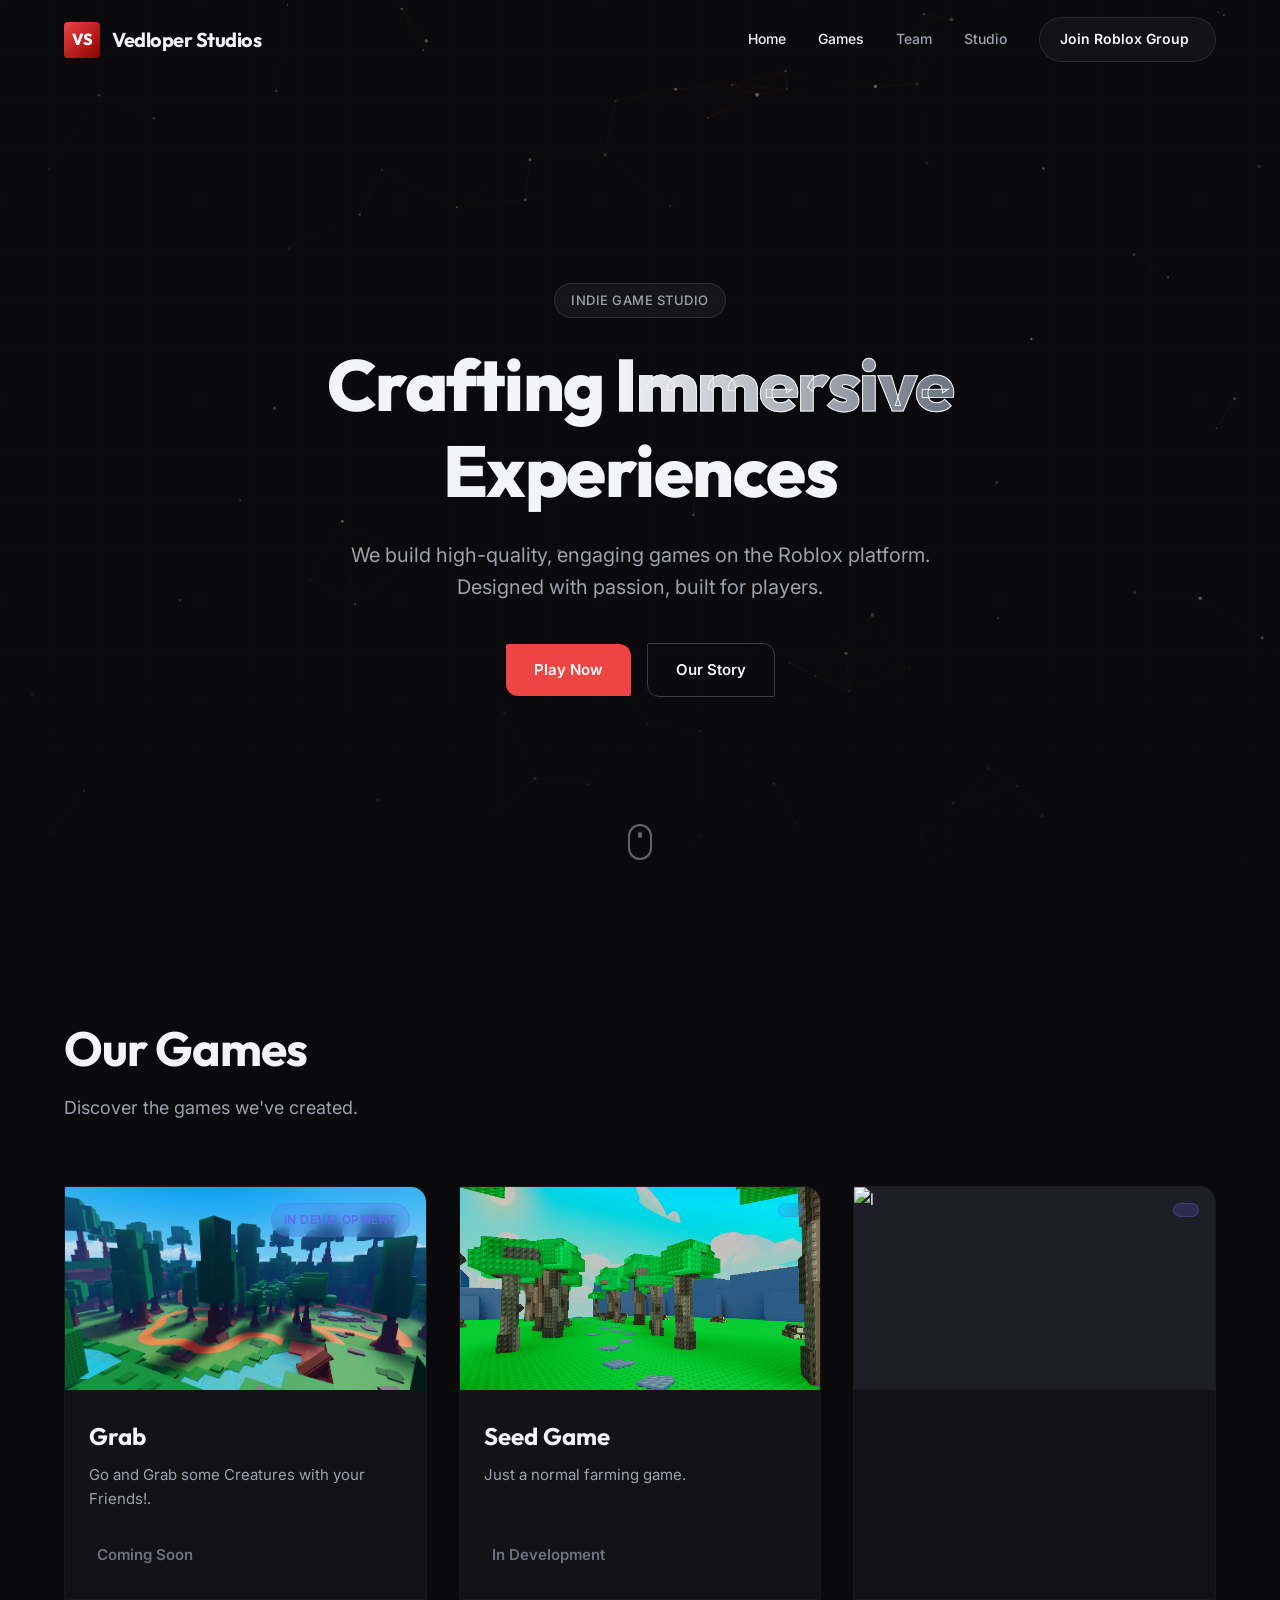
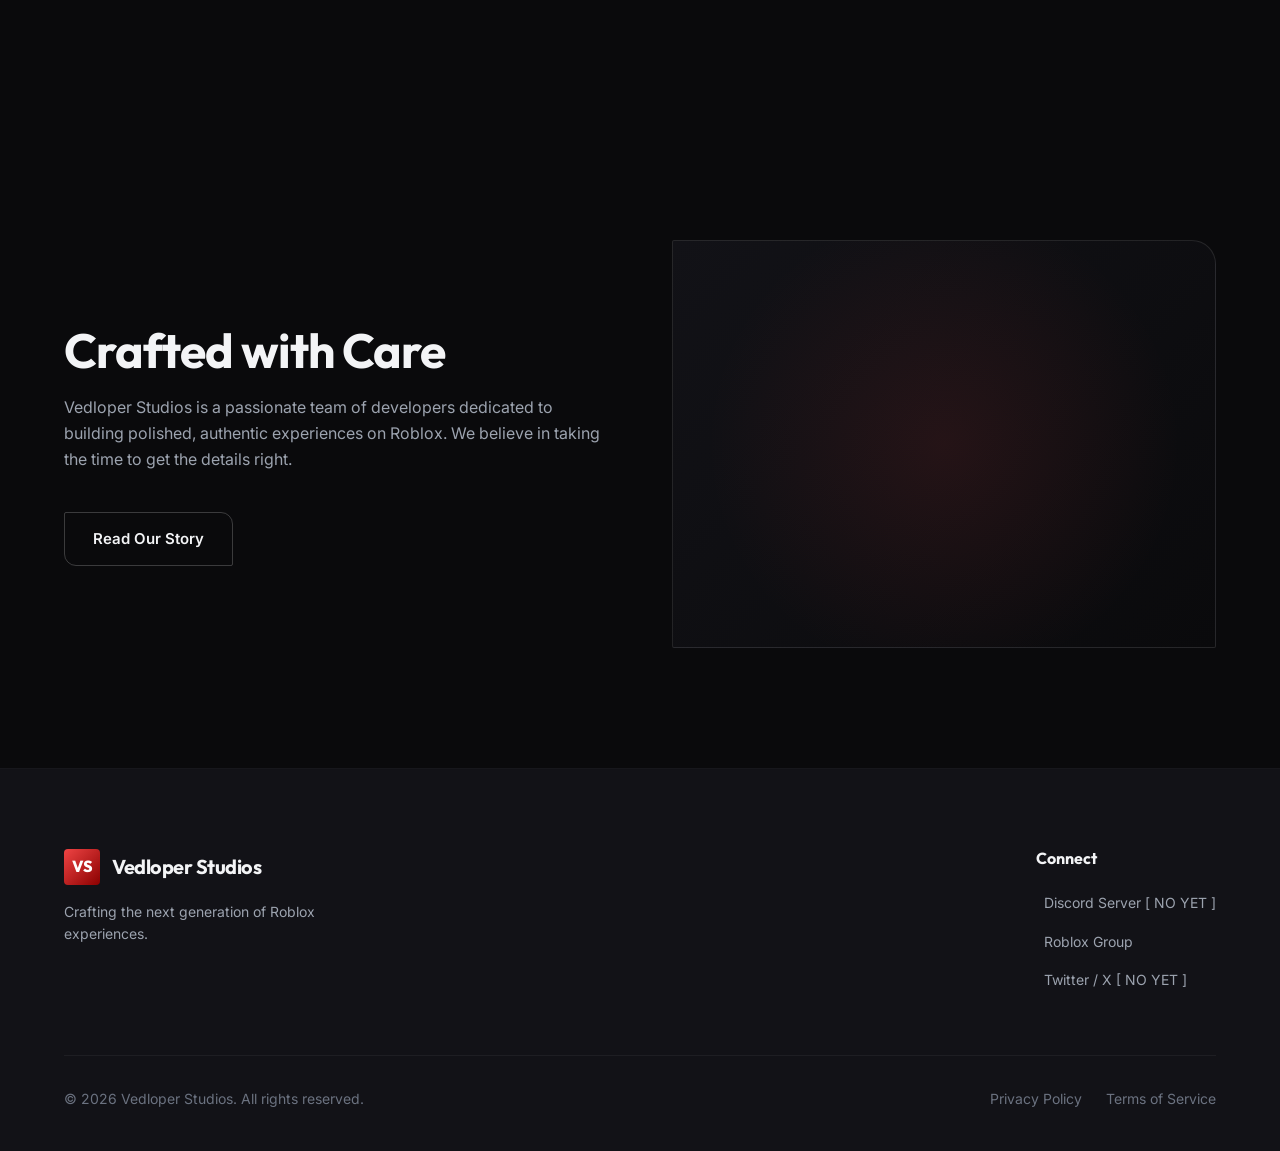
==== commit 5982f257: "Update index.html" ====
--- a/index.html
+++ b/index.html
@@ -23,7 +23,7 @@
                 <a href="index.html#games" class="nav-link">Games</a>
                 <a href="developers.html" class="nav-link">Team</a>
                 <a href="studio.html" class="nav-link">Studio</a>
-                <a href="https://roblox.com" target="_blank" class="nav-cta">Join Roblox Group <i class="ph ph-arrow-up-right"></i></a>
+                <a href="https://www.roblox.com/communities/121243313/Vedloper-Studios" target="_blank" class="nav-cta">Join Roblox Group <i class="ph ph-arrow-up-right"></i></a>
             </div>
                         <button class="mobile-toggle" aria-label="Toggle Menu">
                 <i class="ph ph-list"></i>
